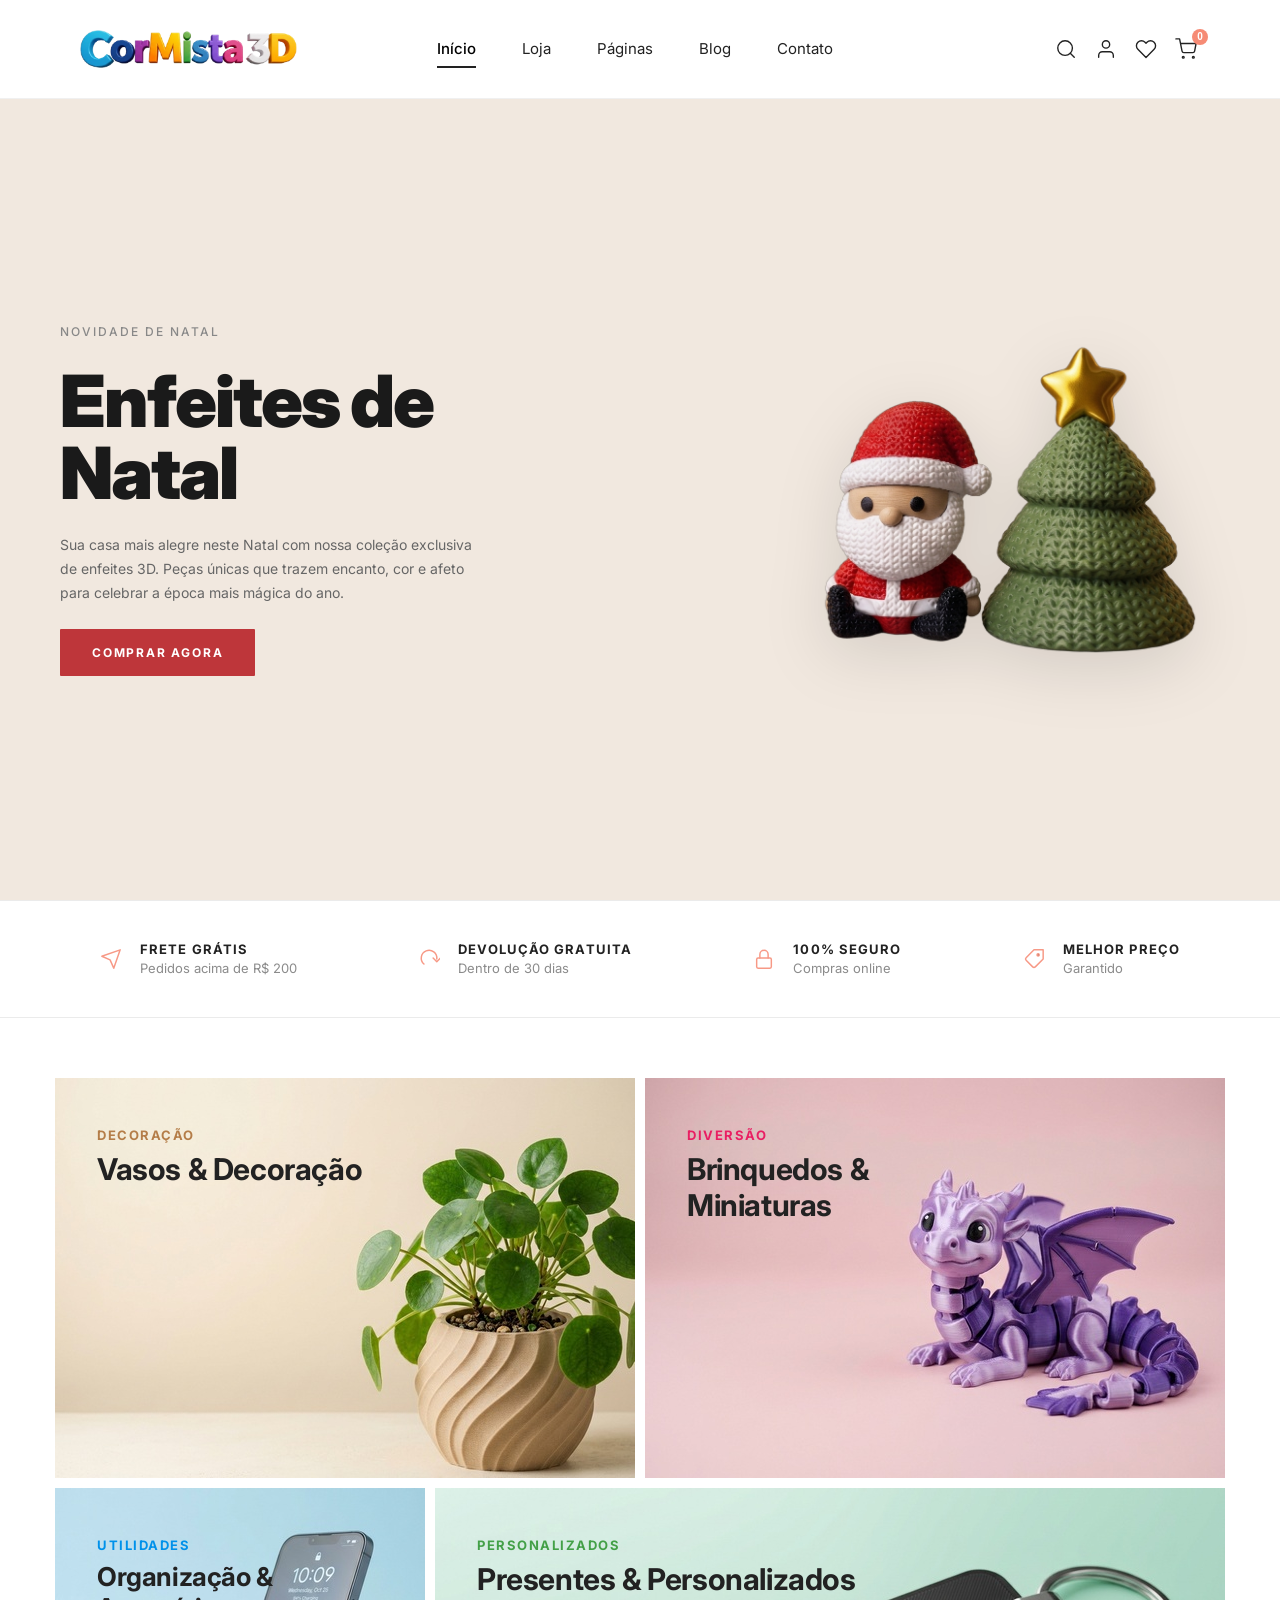
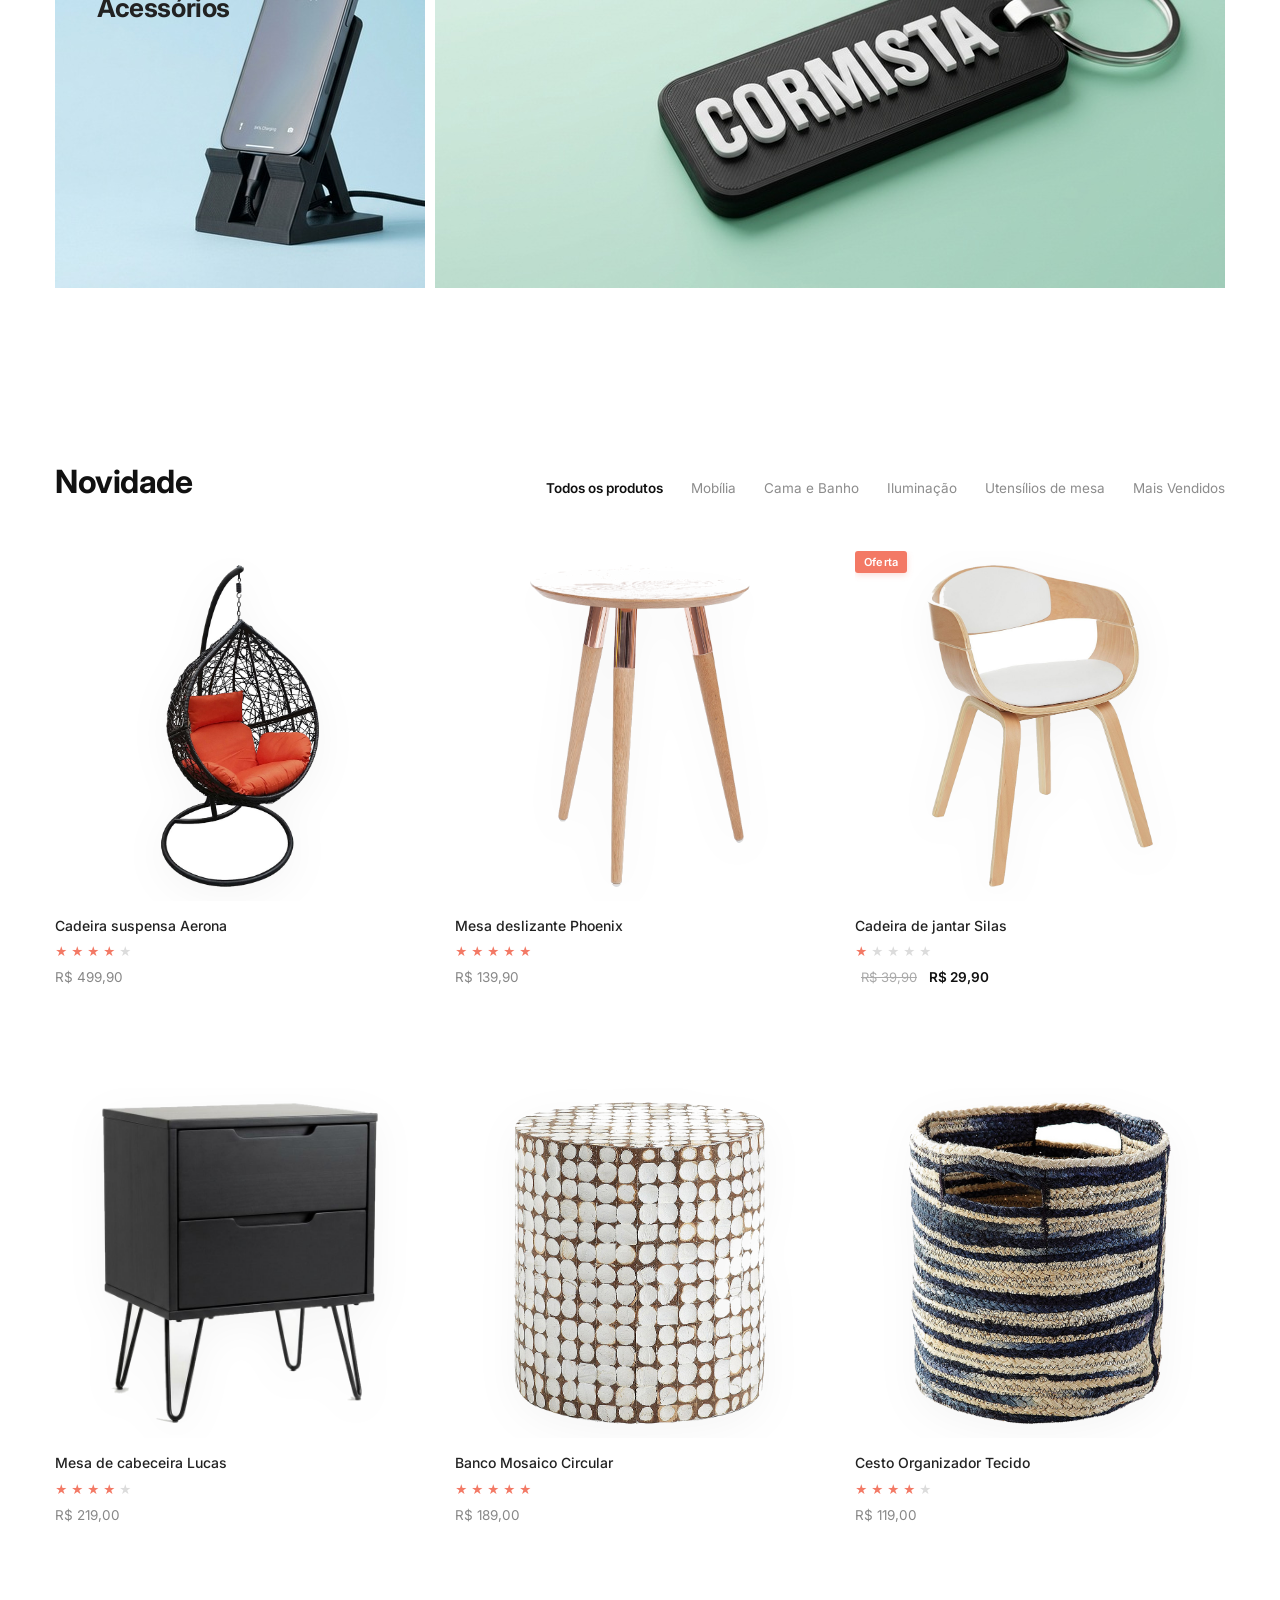
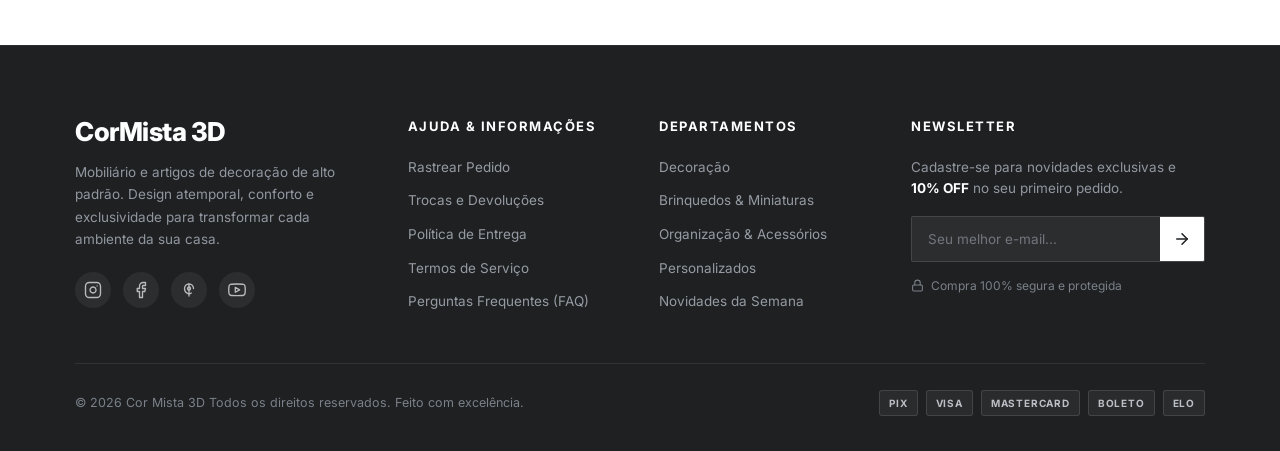
==== index.html @ e15f71ec "feat: initial commit - CorMista 3D e-commerce web app" ====
<!DOCTYPE html>
<html lang="pt-BR" class="notranslate" translate="no">
<head>
  <meta charset="UTF-8" />
  <meta name="viewport" content="width=device-width, initial-scale=1.0" />
  <meta http-equiv="content-language" content="pt-BR" />
  <meta name="google" content="notranslate" />
  <meta name="googlebot" content="notranslate" />
  <meta name="robots" content="notranslate" />
  <title>Cor Mista 3D — Decoração &amp; Móveis de Alto Padrão</title>
  <meta name="description" content="Cor Mista 3D — Descubra coleções exclusivas de móveis, decoração, cozinha e cama &amp; banho. Novos lançamentos toda semana." />
  <link rel="preconnect" href="https://fonts.googleapis.com" />
  <link rel="preconnect" href="https://fonts.gstatic.com" crossorigin />
  <link href="https://fonts.googleapis.com/css2?family=Inter:wght@300;400;500;600;700;800;900&display=swap" rel="stylesheet" />
  <link rel="stylesheet" href="style.css?v=14" />
</head>
<body>

  <!-- ===== CABEÇALHO ===== -->
  <header class="header" id="header">
    <div class="header__logo">
      <a href="index.html" aria-label="CorMista 3D Início">
        <img src="logo_cormista3d.png?v=8" alt="CorMista 3D" class="header__logo-img" />
      </a>
    </div>

    <!-- Menu Desktop -->
    <nav class="header__nav" aria-label="Navegação principal">
      <div class="nav-item">
        <a href="#hero" class="nav-link nav-link--active">Início</a>
      </div>
      <div class="nav-item has-dropdown">
        <a href="#products" class="nav-link">Loja</a>
        <ul class="dropdown-menu">
          <li><a href="#products" class="dropdown-link" data-filter="all">Todos os Produtos</a></li>
          <li><a href="#products" class="dropdown-link" data-filter="furniture">Móveis</a></li>
          <li><a href="#products" class="dropdown-link" data-filter="bed">Cama &amp; Banho</a></li>
          <li><a href="#products" class="dropdown-link" data-filter="lighting">Iluminação</a></li>
          <li><a href="#products" class="dropdown-link" data-filter="tableware">Mesa &amp; Utensílios</a></li>
        </ul>
      </div>
      <div class="nav-item has-dropdown">
        <a href="#categories" class="nav-link">Páginas</a>
        <ul class="dropdown-menu">
          <li><a href="#categories" class="dropdown-link">Categorias</a></li>
          <li><a href="#info-bar" class="dropdown-link">Envios &amp; Devoluções</a></li>
          <li><a href="#hero" class="dropdown-link">Lançamentos</a></li>
        </ul>
      </div>
      <div class="nav-item has-dropdown">
        <a href="#products" class="nav-link">Blog</a>
        <ul class="dropdown-menu">
          <li><a href="#" class="dropdown-link">Tendências de Design 2026</a></li>
          <li><a href="#" class="dropdown-link">Estilo de Vida Minimalista</a></li>
          <li><a href="#" class="dropdown-link">Vitrine de Verão</a></li>
        </ul>
      </div>
      <div class="nav-item">
        <a href="#info-bar" class="nav-link">Contato</a>
      </div>
    </nav>

    <div class="header__icons">
      <!-- Busca -->
      <button class="icon-btn" id="btn-search" aria-label="Buscar produtos">
        <svg width="22" height="22" viewBox="0 0 24 24" fill="none" stroke="currentColor" stroke-width="1.5" stroke-linecap="round" stroke-linejoin="round"><circle cx="11" cy="11" r="8"/><line x1="21" y1="21" x2="16.65" y2="16.65"/></svg>
      </button>
      <!-- Conta -->
      <button class="icon-btn" id="btn-account" aria-label="Minha conta">
        <svg width="22" height="22" viewBox="0 0 24 24" fill="none" stroke="currentColor" stroke-width="1.5" stroke-linecap="round" stroke-linejoin="round"><path d="M20 21v-2a4 4 0 0 0-4-4H8a4 4 0 0 0-4 4v2"/><circle cx="12" cy="7" r="4"/></svg>
      </button>
      <!-- Lista de Desejos -->
      <button class="icon-btn" id="btn-wishlist" aria-label="Lista de desejos">
        <svg width="22" height="22" viewBox="0 0 24 24" fill="none" stroke="currentColor" stroke-width="1.5" stroke-linecap="round" stroke-linejoin="round"><path d="M20.84 4.61a5.5 5.5 0 0 0-7.78 0L12 5.67l-1.06-1.06a5.5 5.5 0 0 0-7.78 7.78l1.06 1.06L12 21.23l7.78-7.78 1.06-1.06a5.5 5.5 0 0 0 0-7.78z"/></svg>
      </button>
      <!-- Carrinho de Compras -->
      <button class="icon-btn icon-btn--cart" id="btn-cart" aria-label="Carrinho de compras">
        <svg width="22" height="22" viewBox="0 0 24 24" fill="none" stroke="currentColor" stroke-width="1.5" stroke-linecap="round" stroke-linejoin="round"><circle cx="9" cy="21" r="1"/><circle cx="20" cy="21" r="1"/><path d="M1 1h4l2.68 13.39a2 2 0 0 0 2 1.61h9.72a2 2 0 0 0 2-1.61L23 6H6"/></svg>
        <span class="cart-badge" id="cart-badge">0</span>
      </button>
      <!-- Menu Hambúrguer Mobile -->
      <button class="icon-btn mobile-menu-btn" id="btn-menu" aria-label="Abrir menu">
        <svg width="20" height="20" viewBox="0 0 24 24" fill="none" stroke="currentColor" stroke-width="1.5" stroke-linecap="round" stroke-linejoin="round"><line x1="3" y1="6" x2="21" y2="6"/><line x1="3" y1="12" x2="21" y2="12"/><line x1="3" y1="18" x2="21" y2="18"/></svg>
      </button>
    </div>
  </header>



  <!-- Modal de Busca -->
  <div class="search-modal" id="search-modal" aria-hidden="true">
    <div class="search-modal__inner">
      <div class="search-modal__bar">
        <svg width="22" height="22" viewBox="0 0 24 24" fill="none" stroke="currentColor" stroke-width="1.6" stroke-linecap="round" stroke-linejoin="round"><circle cx="11" cy="11" r="8"/><line x1="21" y1="21" x2="16.65" y2="16.65"/></svg>
        <input type="text" id="search-input" class="search-modal__input" placeholder="Buscar produtos..." autocomplete="off" />
        <button class="search-modal__close" id="btn-close-search" aria-label="Fechar busca">&times;</button>
      </div>
      <div class="search-modal__results" id="search-results"></div>
    </div>
  </div>
  <div class="search-modal-overlay" id="search-modal-overlay"></div>

  <!-- Painel Lateral do Carrinho -->
  <div class="cart-drawer" id="cart-drawer" aria-hidden="true">
    <div class="cart-drawer__header">
      <h3 class="cart-drawer__title">Carrinho de Compras (<span id="cart-drawer-count">0</span>)</h3>
      <button class="cart-drawer__close" id="btn-close-cart" aria-label="Fechar carrinho">&times;</button>
    </div>
    <div class="cart-drawer__body" id="cart-drawer-body">
      <div class="cart-drawer__empty" id="cart-drawer-empty">
        <svg width="44" height="44" viewBox="0 0 24 24" fill="none" stroke="#ccc" stroke-width="1.3" stroke-linecap="round" stroke-linejoin="round"><circle cx="9" cy="21" r="1"/><circle cx="20" cy="21" r="1"/><path d="M1 1h4l2.68 13.39a2 2 0 0 0 2 1.61h9.72a2 2 0 0 0 2-1.61L23 6H6"/></svg>
        <p>Seu carrinho está vazio.</p>
      </div>
      <div class="cart-drawer__items" id="cart-drawer-items"></div>
    </div>
    <div class="cart-drawer__footer" id="cart-drawer-footer">
      <div class="cart-drawer__subtotal">
        <span>Subtotal:</span>
        <strong id="cart-drawer-subtotal">R$ 0,00</strong>
      </div>
      <button class="cart-drawer__checkout-btn">FINALIZAR COMPRA</button>
    </div>
  </div>
  <div class="cart-drawer-overlay" id="cart-drawer-overlay"></div>

  <!-- Gaveta de Navegação Mobile -->
  <div class="mobile-nav" id="mobile-nav" aria-hidden="true">
    <nav>
      <a href="#hero" class="mobile-nav__link">Início</a>
      <a href="#products" class="mobile-nav__link">Loja</a>
      <a href="#" class="mobile-nav__link">Páginas</a>
      <a href="#" class="mobile-nav__link">Blog</a>
      <a href="#" class="mobile-nav__link">Contato</a>
    </nav>
  </div>
  <div class="mobile-nav-overlay" id="mobile-nav-overlay"></div>

  <main>
    <!-- ===== DESTAQUE PRINCIPAL ===== -->
    <section class="hero" id="hero" aria-label="Destaque principal">
      <div class="hero__circle"></div>

      <div class="hero__content">
        <span class="hero__label">NOVIDADE DE NATAL</span>
        <h1 class="hero__title">Enfeites de<br>Natal</h1>
        <p class="hero__desc">Sua casa mais alegre neste Natal com nossa coleção exclusiva de enfeites 3D. Peças únicas que trazem encanto, cor e afeto para celebrar a época mais mágica do ano.</p>
        <button class="hero__btn" id="btn-hero-buy">COMPRAR AGORA</button>
      </div>

      <div class="hero__image-wrap">
        <img
          src="hero_natal_seamless.png"
          alt="Enfeites de Natal - Papai Noel e Árvore Decorativa"
          class="hero__img"
          loading="eager"
        />
      </div>
    </section>

    <!-- ===== CATEGORIAS ===== -->
    <!-- BARRA DE BENEFÍCIOS (INFO BAR) -->
    <div class="info-bar" id="info-bar">
      <div class="info-bar__inner">
        <div class="info-item">
          <span class="info-item__icon">
            <svg class="info-item__svg" width="22" height="22" viewBox="0 0 24 24" fill="none" stroke="currentColor" stroke-width="1.6" stroke-linecap="round" stroke-linejoin="round">
              <polygon points="22 2 15 22 11 13 2 9 22 2"/>
            </svg>
          </span>
          <div class="info-item__content">
            <strong class="info-item__title">FRETE GRÁTIS</strong>
            <span class="info-item__sub">Pedidos acima de R$ 200</span>
          </div>
        </div>

        <div class="info-item">
          <span class="info-item__icon">
            <svg class="info-item__svg" width="22" height="22" viewBox="0 0 24 24" fill="none" stroke="currentColor" stroke-width="1.6" stroke-linecap="round" stroke-linejoin="round">
              <path d="M6.5 17.5A8.5 8.5 0 1 1 20.5 12"/>
              <polyline points="16.5 11 20.5 15 24.5 11"/>
            </svg>
          </span>
          <div class="info-item__content">
            <strong class="info-item__title">DEVOLUÇÃO GRATUITA</strong>
            <span class="info-item__sub">Dentro de 30 dias</span>
          </div>
        </div>

        <div class="info-item">
          <span class="info-item__icon">
            <svg class="info-item__svg" width="22" height="22" viewBox="0 0 24 24" fill="none" stroke="currentColor" stroke-width="1.6" stroke-linecap="round" stroke-linejoin="round">
              <rect x="4" y="11" width="16" height="11" rx="1.5" ry="1.5"/>
              <path d="M7.5 11V7a4.5 4.5 0 0 1 9 0v4"/>
            </svg>
          </span>
          <div class="info-item__content">
            <strong class="info-item__title">100% SEGURO</strong>
            <span class="info-item__sub">Compras online</span>
          </div>
        </div>

        <div class="info-item">
          <span class="info-item__icon">
            <svg class="info-item__svg" width="22" height="22" viewBox="0 0 24 24" fill="none" stroke="currentColor" stroke-width="1.6" stroke-linecap="round" stroke-linejoin="round">
              <path d="M3.41 13.41l7.17 7.17a2 2 0 0 0 2.83 0L22 12V2h-10L3.41 10.59a2 2 0 0 0 0 2.82z"/>
              <circle cx="16.5" cy="7.5" r="1.2" fill="currentColor"/>
            </svg>
          </span>
          <div class="info-item__content">
            <strong class="info-item__title">MELHOR PREÇO</strong>
            <span class="info-item__sub">Garantido</span>
          </div>
        </div>
      </div>
    </div>

    <section class="categories" id="categories" aria-label="Compre por categoria">

      <!-- Linha 1: Decoração (580x400) e Brinquedos & Miniaturas (580x400) -->
      <div class="categories__row">
        <!-- 1. DECORAÇÃO (580x400) - Linha 1 Esquerda -->
        <div class="category category--living" id="cat-decoracao">
          <img src="category_decoracao.jpg?v=10" alt="Decoração - Vasos &amp; Decoração" class="category__img" loading="lazy" />
          <div class="category__content">
            <span class="category__label" style="color: #b47d48;">DECORAÇÃO</span>
            <h2 class="category__title">Vasos &amp; Decoração</h2>
          </div>
        </div>

        <!-- 2. BRINQUEDOS & MINIATURAS (580x400) - Linha 1 Direita -->
        <div class="category category--decor" id="cat-brinquedos">
          <img src="category_brinquedos.jpg?v=10" alt="Diversão - Brinquedos &amp; Miniaturas" class="category__img" loading="lazy" />
          <div class="category__content">
            <span class="category__label" style="color: #e91e63;">DIVERSÃO</span>
            <h2 class="category__title">Brinquedos &amp; Miniaturas</h2>
          </div>
        </div>
      </div>

      <!-- Linha 2: Organização & Acessórios (370x400) e Presentes & Personalizados (790x400) -->
      <div class="categories__row">
        <!-- 3. ORGANIZAÇÃO & ACESSÓRIOS (370x400) - Linha 2 Esquerda -->
        <div class="category category--kitchen" id="cat-organizacao">
          <img src="category_organizacao.jpg?v=10" alt="Utilidades - Organização &amp; Acessórios" class="category__img" loading="lazy" />
          <div class="category__content">
            <span class="category__label" style="color: #0091ea;">UTILIDADES</span>
            <h2 class="category__title">Organização &amp; Acessórios</h2>
          </div>
        </div>

        <!-- 4. PRESENTES & PERSONALIZADOS (790x400) - Linha 2 Direita -->
        <div class="category category--bed" id="cat-personalizados">
          <img src="category_personalizados.jpg?v=10" alt="Presentes &amp; Personalizados" class="category__img" loading="lazy" />
          <div class="category__content">
            <span class="category__label" style="color: #43a047;">PERSONALIZADOS</span>
            <h2 class="category__title">Presentes &amp; Personalizados</h2>
          </div>
        </div>
      </div>

    </section>

    <!-- ===== PRODUTOS ===== -->
    <section class="products" id="products" aria-label="Novidades e produtos em destaque">

      <div class="products__top">
        <h2 class="products__heading">Novidade</h2>
        <div class="products__filters" role="tablist">
          <button class="filter-tab filter-tab--active" id="tab-all" data-filter="all">Todos os produtos</button>
          <button class="filter-tab" id="tab-furniture" data-filter="furniture">Mobília</button>
          <button class="filter-tab" id="tab-bed" data-filter="bed">Cama e Banho</button>
          <button class="filter-tab" id="tab-lighting" data-filter="lighting">Iluminação</button>
          <button class="filter-tab" id="tab-tableware" data-filter="tableware">Utensílios de mesa</button>
          <button class="filter-tab" id="tab-bestselling" data-filter="bestselling">Mais Vendidos</button>
        </div>
      </div>

      <div class="products__grid" id="products-grid">

        <!-- Produto 1: Cadeira suspensa Aerona -->
        <article class="product-card" id="prod-1" data-category="furniture">
          <div class="product-card__img-wrap">
            <a href="product.html" aria-label="Ver detalhes de Cadeira suspensa Aerona">
              <img src="product_1_aerona.png" alt="Cadeira suspensa Aerona" class="product-card__img" loading="lazy" />
            </a>
          </div>
          <div class="product-card__info">
            <p class="product-card__name"><a href="product.html" style="color: inherit; text-decoration: none;">Cadeira suspensa Aerona</a></p>
            <div class="product-card__stars">
              <span class="star star--filled">&#9733;</span><span class="star star--filled">&#9733;</span><span class="star star--filled">&#9733;</span><span class="star star--filled">&#9733;</span><span class="star star--empty">&#9733;</span>
            </div>
            <p class="product-card__price">R$ 499,90</p>
          </div>
          <div class="product-card__actions">
            <button class="product-card__add" id="add-1">ADICIONAR AO CARRINHO</button>
            <div class="product-card__action-icons">
              <button class="product-card__icon-btn" id="wish-1" aria-label="Lista de desejos">
                <svg width="18" height="18" viewBox="0 0 24 24" fill="none" stroke="currentColor" stroke-width="2" stroke-linecap="round" stroke-linejoin="round"><path d="M20.84 4.61a5.5 5.5 0 0 0-7.78 0L12 5.67l-1.06-1.06a5.5 5.5 0 0 0-7.78 7.78l1.06 1.06L12 21.23l7.78-7.78 1.06-1.06a5.5 5.5 0 0 0 0-7.78z"/></svg>
              </button>
              <button class="product-card__icon-btn" id="share-1" aria-label="Compartilhar">
                <svg width="18" height="18" viewBox="0 0 24 24" fill="none" stroke="currentColor" stroke-width="2" stroke-linecap="round" stroke-linejoin="round"><polyline points="1 4 1 10 7 10"/><path d="M3.51 15a9 9 0 1 0 .49-3.51"/></svg>
              </button>
            </div>
          </div>
        </article>

        <!-- Produto 2: Mesa deslizante Phoenix -->
        <article class="product-card" id="prod-2" data-category="furniture">
          <div class="product-card__img-wrap">
            <img src="product_2_phoenix.png" alt="Mesa deslizante Phoenix" class="product-card__img" loading="lazy" />
          </div>
          <div class="product-card__info">
            <p class="product-card__name">Mesa deslizante Phoenix</p>
            <div class="product-card__stars">
              <span class="star star--filled">&#9733;</span><span class="star star--filled">&#9733;</span><span class="star star--filled">&#9733;</span><span class="star star--filled">&#9733;</span><span class="star star--filled">&#9733;</span>
            </div>
            <p class="product-card__price">R$ 139,90</p>
          </div>
          <div class="product-card__actions">
            <button class="product-card__add" id="add-2">ADICIONAR AO CARRINHO</button>
            <div class="product-card__action-icons">
              <button class="product-card__icon-btn" id="wish-2" aria-label="Lista de desejos"><svg width="18" height="18" viewBox="0 0 24 24" fill="none" stroke="currentColor" stroke-width="2" stroke-linecap="round" stroke-linejoin="round"><path d="M20.84 4.61a5.5 5.5 0 0 0-7.78 0L12 5.67l-1.06-1.06a5.5 5.5 0 0 0-7.78 7.78l1.06 1.06L12 21.23l7.78-7.78 1.06-1.06a5.5 5.5 0 0 0 0-7.78z"/></svg></button>
              <button class="product-card__icon-btn" id="share-2" aria-label="Compartilhar"><svg width="18" height="18" viewBox="0 0 24 24" fill="none" stroke="currentColor" stroke-width="2" stroke-linecap="round" stroke-linejoin="round"><polyline points="1 4 1 10 7 10"/><path d="M3.51 15a9 9 0 1 0 .49-3.51"/></svg></button>
            </div>
          </div>
        </article>

        <!-- Produto 3: Cadeira de jantar Silas (Oferta) -->
        <article class="product-card" id="prod-3" data-category="furniture">
          <div class="product-card__img-wrap">
            <span class="sale-badge">Oferta</span>
            <img src="product_3_silas.png" alt="Cadeira de jantar Silas" class="product-card__img" loading="lazy" />
          </div>
          <div class="product-card__info">
            <p class="product-card__name">Cadeira de jantar Silas</p>
            <div class="product-card__stars">
              <span class="star star--filled">&#9733;</span><span class="star star--empty">&#9733;</span><span class="star star--empty">&#9733;</span><span class="star star--empty">&#9733;</span><span class="star star--empty">&#9733;</span>
            </div>
            <p class="product-card__price"><span class="price-old">R$ 39,90</span> <span class="price-current">R$ 29,90</span></p>
          </div>
          <div class="product-card__actions">
            <button class="product-card__add" id="add-3">ADICIONAR AO CARRINHO</button>
            <div class="product-card__action-icons">
              <button class="product-card__icon-btn" id="wish-3" aria-label="Lista de desejos"><svg width="18" height="18" viewBox="0 0 24 24" fill="none" stroke="currentColor" stroke-width="2" stroke-linecap="round" stroke-linejoin="round"><path d="M20.84 4.61a5.5 5.5 0 0 0-7.78 0L12 5.67l-1.06-1.06a5.5 5.5 0 0 0-7.78 7.78l1.06 1.06L12 21.23l7.78-7.78 1.06-1.06a5.5 5.5 0 0 0 0-7.78z"/></svg></button>
              <button class="product-card__icon-btn" id="share-3" aria-label="Compartilhar"><svg width="18" height="18" viewBox="0 0 24 24" fill="none" stroke="currentColor" stroke-width="2" stroke-linecap="round" stroke-linejoin="round"><polyline points="1 4 1 10 7 10"/><path d="M3.51 15a9 9 0 1 0 .49-3.51"/></svg></button>
            </div>
          </div>
        </article>

        <!-- Produto 4: Mesa de cabeceira Lucas -->
        <article class="product-card" id="prod-4" data-category="bed">
          <div class="product-card__img-wrap">
            <img src="product_4_nightstand.png" alt="Mesa de cabeceira Lucas" class="product-card__img" loading="lazy" />
          </div>
          <div class="product-card__info">
            <p class="product-card__name">Mesa de cabeceira Lucas</p>
            <div class="product-card__stars">
              <span class="star star--filled">&#9733;</span><span class="star star--filled">&#9733;</span><span class="star star--filled">&#9733;</span><span class="star star--filled">&#9733;</span><span class="star star--empty">&#9733;</span>
            </div>
            <p class="product-card__price">R$ 219,00</p>
          </div>
          <div class="product-card__actions">
            <button class="product-card__add" id="add-4">ADICIONAR AO CARRINHO</button>
            <div class="product-card__action-icons">
              <button class="product-card__icon-btn" id="wish-4" aria-label="Lista de desejos"><svg width="18" height="18" viewBox="0 0 24 24" fill="none" stroke="currentColor" stroke-width="2" stroke-linecap="round" stroke-linejoin="round"><path d="M20.84 4.61a5.5 5.5 0 0 0-7.78 0L12 5.67l-1.06-1.06a5.5 5.5 0 0 0-7.78 7.78l1.06 1.06L12 21.23l7.78-7.78 1.06-1.06a5.5 5.5 0 0 0 0-7.78z"/></svg></button>
              <button class="product-card__icon-btn" id="share-4" aria-label="Compartilhar"><svg width="18" height="18" viewBox="0 0 24 24" fill="none" stroke="currentColor" stroke-width="2" stroke-linecap="round" stroke-linejoin="round"><polyline points="1 4 1 10 7 10"/><path d="M3.51 15a9 9 0 1 0 .49-3.51"/></svg></button>
            </div>
          </div>
        </article>

        <!-- Produto 5: Banco Mosaico Circular -->
        <article class="product-card" id="prod-5" data-category="furniture">
          <div class="product-card__img-wrap">
            <img src="product_5_stool.png" alt="Banco Mosaico Circular" class="product-card__img" loading="lazy" />
          </div>
          <div class="product-card__info">
            <p class="product-card__name">Banco Mosaico Circular</p>
            <div class="product-card__stars">
              <span class="star star--filled">&#9733;</span><span class="star star--filled">&#9733;</span><span class="star star--filled">&#9733;</span><span class="star star--filled">&#9733;</span><span class="star star--filled">&#9733;</span>
            </div>
            <p class="product-card__price">R$ 189,00</p>
          </div>
          <div class="product-card__actions">
            <button class="product-card__add" id="add-5">ADICIONAR AO CARRINHO</button>
            <div class="product-card__action-icons">
              <button class="product-card__icon-btn" id="wish-5" aria-label="Lista de desejos"><svg width="18" height="18" viewBox="0 0 24 24" fill="none" stroke="currentColor" stroke-width="2" stroke-linecap="round" stroke-linejoin="round"><path d="M20.84 4.61a5.5 5.5 0 0 0-7.78 0L12 5.67l-1.06-1.06a5.5 5.5 0 0 0-7.78 7.78l1.06 1.06L12 21.23l7.78-7.78 1.06-1.06a5.5 5.5 0 0 0 0-7.78z"/></svg></button>
              <button class="product-card__icon-btn" id="share-5" aria-label="Compartilhar"><svg width="18" height="18" viewBox="0 0 24 24" fill="none" stroke="currentColor" stroke-width="2" stroke-linecap="round" stroke-linejoin="round"><polyline points="1 4 1 10 7 10"/><path d="M3.51 15a9 9 0 1 0 .49-3.51"/></svg></button>
            </div>
          </div>
        </article>

        <!-- Produto 6: Cesto Organizador Tecido -->
        <article class="product-card" id="prod-6" data-category="bed">
          <div class="product-card__img-wrap">
            <img src="product_6_basket.png" alt="Cesto Organizador Tecido" class="product-card__img" loading="lazy" />
          </div>
          <div class="product-card__info">
            <p class="product-card__name">Cesto Organizador Tecido</p>
            <div class="product-card__stars">
              <span class="star star--filled">&#9733;</span><span class="star star--filled">&#9733;</span><span class="star star--filled">&#9733;</span><span class="star star--filled">&#9733;</span><span class="star star--empty">&#9733;</span>
            </div>
            <p class="product-card__price">R$ 119,00</p>
          </div>
          <div class="product-card__actions">
            <button class="product-card__add" id="add-6">ADICIONAR AO CARRINHO</button>
            <div class="product-card__action-icons">
              <button class="product-card__icon-btn" id="wish-6" aria-label="Lista de desejos"><svg width="18" height="18" viewBox="0 0 24 24" fill="none" stroke="currentColor" stroke-width="2" stroke-linecap="round" stroke-linejoin="round"><path d="M20.84 4.61a5.5 5.5 0 0 0-7.78 0L12 5.67l-1.06-1.06a5.5 5.5 0 0 0-7.78 7.78l1.06 1.06L12 21.23l7.78-7.78 1.06-1.06a5.5 5.5 0 0 0 0-7.78z"/></svg></button>
              <button class="product-card__icon-btn" id="share-6" aria-label="Compartilhar"><svg width="18" height="18" viewBox="0 0 24 24" fill="none" stroke="currentColor" stroke-width="2" stroke-linecap="round" stroke-linejoin="round"><polyline points="1 4 1 10 7 10"/><path d="M3.51 15a9 9 0 1 0 .49-3.51"/></svg></button>
            </div>
          </div>
        </article>

      </div>
    </section>
  </main>

  <!-- ===== RODAPÉ (FOOTER CINZA ESCURO) ===== -->
  <footer class="footer" id="footer">
    <div class="footer__inner">
      <div class="footer__grid">
        <!-- Coluna 1: Sobre a Marca -->
        <div class="footer__col">
          <div class="footer__logo">
            <a href="index.html">CorMista 3D</a>
          </div>
          <p class="footer__brand-desc">Mobiliário e artigos de decoração de alto padrão. Design atemporal, conforto e exclusividade para transformar cada ambiente da sua casa.</p>
          <div class="footer__socials">
            <a href="#" class="footer__social-link" aria-label="Instagram">
              <svg width="18" height="18" viewBox="0 0 24 24" fill="none" stroke="currentColor" stroke-width="1.8" stroke-linecap="round" stroke-linejoin="round"><rect x="2" y="2" width="20" height="20" rx="5" ry="5"/><path d="M16 11.37A4 4 0 1 1 12.63 8 4 4 0 0 1 16 11.37z"/><line x1="17.5" y1="6.5" x2="17.51" y2="6.5"/></svg>
            </a>
            <a href="#" class="footer__social-link" aria-label="Facebook">
              <svg width="18" height="18" viewBox="0 0 24 24" fill="none" stroke="currentColor" stroke-width="1.8" stroke-linecap="round" stroke-linejoin="round"><path d="M18 2h-3a5 5 0 0 0-5 5v3H7v4h3v8h4v-8h3l1-4h-4V7a1 1 0 0 1 1-1h3z"/></svg>
            </a>
            <a href="#" class="footer__social-link" aria-label="Pinterest">
              <svg width="18" height="18" viewBox="0 0 24 24" fill="none" stroke="currentColor" stroke-width="1.8" stroke-linecap="round" stroke-linejoin="round"><line x1="12" y1="4" x2="12" y2="20"/><path d="M18 10a6 6 0 0 0-12 0c0 4 3 7 6 7 2 0 3-1 3-1"/><circle cx="12" cy="10" r="2"/></svg>
            </a>
            <a href="#" class="footer__social-link" aria-label="YouTube">
              <svg width="18" height="18" viewBox="0 0 24 24" fill="none" stroke="currentColor" stroke-width="1.8" stroke-linecap="round" stroke-linejoin="round"><path d="M22.54 6.42a2.78 2.78 0 0 0-1.94-2C18.88 4 12 4 12 4s-6.88 0-8.6.46a2.78 2.78 0 0 0-1.94 2A29 29 0 0 0 1 11.75a29 29 0 0 0 .46 5.33A2.78 2.78 0 0 0 3.4 19c1.72.46 8.6.46 8.6.46s6.88 0 8.6-.46a2.78 2.78 0 0 0 1.94-2 29 29 0 0 0 .46-5.25 29 29 0 0 0-.46-5.33z"/><polygon points="9.75 15.02 15.5 11.75 9.75 8.48 9.75 15.02"/></svg>
            </a>
          </div>
        </div>

        <!-- Coluna 2: Ajuda & Suporte -->
        <div class="footer__col">
          <h4 class="footer__title">Ajuda &amp; Informações</h4>
          <ul class="footer__links">
            <li><a href="#" class="footer__link">Rastrear Pedido</a></li>
            <li><a href="#" class="footer__link">Trocas e Devoluções</a></li>
            <li><a href="#" class="footer__link">Política de Entrega</a></li>
            <li><a href="#" class="footer__link">Termos de Serviço</a></li>
            <li><a href="#" class="footer__link">Perguntas Frequentes (FAQ)</a></li>
          </ul>
        </div>

        <!-- Coluna 3: Departamentos -->
        <div class="footer__col">
          <h4 class="footer__title">Departamentos</h4>
          <ul class="footer__links">
            <li><a href="#cat-decoracao" class="footer__link">Decoração</a></li>
            <li><a href="#cat-brinquedos" class="footer__link">Brinquedos &amp; Miniaturas</a></li>
            <li><a href="#cat-organizacao" class="footer__link">Organização &amp; Acessórios</a></li>
            <li><a href="#cat-personalizados" class="footer__link">Personalizados</a></li>
            <li><a href="#products" class="footer__link">Novidades da Semana</a></li>
          </ul>
        </div>

        <!-- Coluna 4: Newsletter -->
        <div class="footer__col">
          <h4 class="footer__title">Newsletter</h4>
          <p class="footer__text">Cadastre-se para novidades exclusivas e <strong>10% OFF</strong> no seu primeiro pedido.</p>
          <form class="footer__form" id="newsletter-form" onsubmit="event.preventDefault(); alert('Obrigado por se inscrever na Cor Mista 3D!');">
            <div class="footer__input-wrap">
              <input type="email" class="footer__input" placeholder="Seu melhor e-mail..." required />
              <button type="submit" class="footer__submit-btn" aria-label="Inscrever-se">
                <svg width="18" height="18" viewBox="0 0 24 24" fill="none" stroke="currentColor" stroke-width="2" stroke-linecap="round" stroke-linejoin="round"><line x1="5" y1="12" x2="19" y2="12"/><polyline points="12 5 19 12 12 19"/></svg>
              </button>
            </div>
          </form>
          <span class="footer__secure-note">
            <svg width="13" height="13" viewBox="0 0 24 24" fill="none" stroke="currentColor" stroke-width="2" stroke-linecap="round" stroke-linejoin="round"><rect x="3" y="11" width="18" height="11" rx="2" ry="2"/><path d="M7 11V7a5 5 0 0 1 10 0v4"/></svg>
            Compra 100% segura e protegida
          </span>
        </div>
      </div>

      <!-- Barra Inferior -->
      <div class="footer__bottom">
        <p class="footer__copy">&copy; 2026 Cor Mista 3D Todos os direitos reservados. Feito com excelência.</p>
        <div class="footer__payments">
          <span class="payment-badge">PIX</span>
          <span class="payment-badge">VISA</span>
          <span class="payment-badge">MASTERCARD</span>
          <span class="payment-badge">BOLETO</span>
          <span class="payment-badge">ELO</span>
        </div>
      </div>
    </div>
  </footer>

  <!-- Voltar ao Topo -->
  <button class="back-to-top" id="back-to-top" aria-label="Voltar ao topo">
    <svg width="16" height="16" viewBox="0 0 24 24" fill="none" stroke="currentColor" stroke-width="2.5" stroke-linecap="round" stroke-linejoin="round"><polyline points="18 15 12 9 6 15"/></svg>
  </button>

  <script src="app.js?v=12"></script>
</body>
</html>
---- style.css ----
/* =========================================
   SUPRO. — RESPONSIVE SHOP APP
   Pixel-accurate match to reference site
   ========================================= */

*, *::before, *::after { box-sizing: border-box; margin: 0; padding: 0; }

:root {
  --red:           #BE363A;
  --red-dark:      #9e2b2e;
  --text:          #1a1a1a;
  --muted:         #666;
  --muted-light:   #999;
  --price:         #BE363A;
  --label-living:  #f68872;
  --label-decor:   #86c178;
  --label-kitchen: #f18cb9;
  --label-bed:     #87bbd6;
  --bg-living:     #F5EDE5;
  --bg-decor:      #EEEEF0;
  --bg-kitchen:    #FAF0F3;
  --bg-bed:        #EDF2FA;
  --bg-hero:       #F1E8DF;
  --star-on:       #1a1a1a;
  --star-off:      #ddd;
  --font:          'Inter', -apple-system, BlinkMacSystemFont, sans-serif;
  --ease:          0.22s ease;
}

html { scroll-behavior: smooth; }

body {
  font-family: var(--font);
  background: #fff;
  color: var(--text);
  overflow-x: hidden;
  font-size: 14px;
  line-height: 1.5;
}

/* =========================================
   HEADER
   ========================================= */
.header {
  position: sticky;
  top: 0;
  z-index: 200;
  display: flex;
  align-items: center;
  height: 54px;
  padding: 0 20px;
  background: #fff;
  border-bottom: 1px solid rgba(0,0,0,0.06);
  transition: box-shadow 0.25s ease;
}
.header.scrolled { box-shadow: 0 1px 12px rgba(0,0,0,0.06); }



/* Logo */
.header__logo {
  display: flex;
  align-items: center;
  flex-shrink: 0;
  cursor: pointer;
  line-height: 1;
}
.header__logo a {
  display: inline-flex;
  align-items: center;
  text-decoration: none;
}
.header__logo-img {
  height: 23px;
  width: auto;
  max-width: 135px;
  display: block;
  object-fit: contain;
  transition: transform 0.22s ease, filter 0.22s ease, height 0.22s ease;
}
.header__logo:hover .header__logo-img {
  transform: translateY(-1px) scale(1.02);
  filter: drop-shadow(0 3px 10px rgba(0,0,0,0.12));
}

/* Desktop Nav — hidden on mobile */
.header__nav {
  display: none;
  align-items: center;
  gap: 26px;
}
.nav-item {
  position: relative;
  display: flex;
  align-items: center;
}
.nav-link {
  font-size: 13px;
  font-weight: 400;
  color: #222;
  text-decoration: none;
  letter-spacing: 0;
  padding: 8px 0;
  position: relative;
  display: inline-block;
  transition: color 0.25s ease;
}

/* Supro Directional Underline Animation */
.nav-link::after {
  content: '';
  position: absolute;
  bottom: 0px;
  right: 0;
  height: 2px;
  width: 0;
  background-color: #222;
  transition: width 0.35s cubic-bezier(0.25, 0.1, 0.25, 1), left 0.35s ease;
}

/* Hover no link ou ao passar o mouse sobre o nav-item com dropdown */
.nav-link:hover::after,
.nav-item:hover > .nav-link::after {
  width: 100%;
  left: 0;
  right: auto;
}
.nav-link:hover,
.nav-item:hover > .nav-link {
  color: #000;
}

/* Aba ativa fixa (quando o mouse está fora do menu) */
.nav-link.nav-link--active::after {
  width: 100%;
  left: 0;
  right: auto;
}
.nav-link.nav-link--active {
  color: #000;
  font-weight: 500;
}

/* Efeito dinâmico: quando o mouse passa por cima de qualquer item do menu,
   a linha sai da aba ativa anterior e segue o mouse para o item onde está passando.
   Quando o mouse sai do menu, a linha volta para a aba que estiver aberta (ativa). */
.header__nav:hover .nav-item:not(:hover) .nav-link.nav-link--active::after {
  width: 0;
  left: auto;
  right: 0;
}
.header__nav:hover .nav-item:not(:hover) .nav-link.nav-link--active {
  color: #222;
  font-weight: 400;
}

/* Dropdown Menus (Supro Style) */
.has-dropdown {
  position: relative;
}
.dropdown-menu {
  position: absolute;
  top: calc(100% + 2px);
  left: 0;
  min-width: 200px;
  background: #fff;
  padding: 12px 0;
  list-style: none;
  border-radius: 2px;
  border: 1px solid rgba(0, 0, 0, 0.08);
  box-shadow: 0 12px 30px rgba(0, 0, 0, 0.08);
  opacity: 0;
  visibility: hidden;
  transform: translateY(12px);
  transition: opacity 0.25s ease, transform 0.25s ease, visibility 0.25s;
  pointer-events: none;
  z-index: 1000;
}
.dropdown-menu::before {
  content: '';
  position: absolute;
  top: -16px;
  left: 0;
  right: 0;
  height: 16px;
}
.has-dropdown:hover .dropdown-menu {
  opacity: 1;
  visibility: visible;
  transform: translateY(0);
  pointer-events: auto;
}
.dropdown-link {
  display: block;
  padding: 8px 22px;
  font-size: 13.5px;
  font-weight: 400;
  color: #444;
  text-decoration: none;
  transition: color 0.2s ease, padding-left 0.2s ease;
}
.dropdown-link:hover {
  color: #000;
  padding-left: 26px;
  background: #fafafa;
}

/* Icon area */
.header__icons {
  display: flex;
  align-items: center;
  gap: 10px;
  margin-left: auto;
}

.icon-btn {
  display: inline-flex;
  align-items: center;
  justify-content: center;
  width: 24px;
  height: 24px;
  background: none;
  border: none;
  cursor: pointer;
  color: #222;
  padding: 0;
  border-radius: 4px;
  transition: color var(--ease), opacity var(--ease), transform 0.2s ease;
  position: relative;
}
.icon-btn:hover { color: #000; transform: translateY(-2px); }
.icon-btn:active { transform: scale(0.9); }

/* Cart badge — circular coral/salmon badge */
.icon-btn--cart {
  position: relative;
}
.cart-badge {
  position: absolute;
  top: -5px;
  right: -7px;
  background: #f68b75;
  color: #fff;
  font-size: 8.5px;
  font-weight: 700;
  width: 14px;
  height: 14px;
  border-radius: 50%;
  display: flex;
  align-items: center;
  justify-content: center;
  pointer-events: none;
  transition: transform 0.18s ease;
  line-height: 1;
}

.mobile-menu-btn { display: flex; }

/* =========================================
   MOBILE NAV DRAWER
   ========================================= */
.mobile-nav {
  position: fixed;
  top: 0; left: -100%;
  width: 280px; height: 100vh;
  background: #fff;
  z-index: 300;
  padding: 80px 32px 40px;
  transition: left 0.3s ease;
  box-shadow: 4px 0 30px rgba(0,0,0,0.1);
}
.mobile-nav.open { left: 0; }

.mobile-nav__link {
  display: block; font-size: 16px; font-weight: 500;
  color: var(--text); text-decoration: none;
  padding: 14px 0;
  border-bottom: 1px solid rgba(0,0,0,0.06);
  transition: color var(--ease), padding-left var(--ease);
}
.mobile-nav__link:hover { color: var(--red); padding-left: 6px; }

.mobile-nav-overlay {
  position: fixed; inset: 0;
  background: rgba(0,0,0,0.4);
  z-index: 250;
  opacity: 0; pointer-events: none;
  transition: opacity 0.3s ease;
}
.mobile-nav-overlay.open { opacity: 1; pointer-events: auto; }

/* =========================================
   SEARCH MODAL (SUPRO STYLE)
   ========================================= */
.search-modal {
  position: fixed;
  top: 0;
  left: 0;
  right: 0;
  background: #fff;
  z-index: 2000;
  padding: 32px 40px;
  box-shadow: 0 10px 40px rgba(0,0,0,0.1);
  transform: translateY(-100%);
  opacity: 0;
  visibility: hidden;
  transition: transform 0.35s cubic-bezier(0.16, 1, 0.3, 1), opacity 0.3s ease, visibility 0.3s;
}
.search-modal.open {
  transform: translateY(0);
  opacity: 1;
  visibility: visible;
}
.search-modal__inner {
  max-width: 860px;
  margin: 0 auto;
}
.search-modal__bar {
  display: flex;
  align-items: center;
  gap: 16px;
  border-bottom: 2px solid #111;
  padding-bottom: 12px;
}
.search-modal__input {
  flex: 1;
  border: none;
  outline: none;
  font-family: var(--font);
  font-size: 20px;
  font-weight: 500;
  color: #111;
  background: transparent;
}
.search-modal__close {
  background: none;
  border: none;
  font-size: 32px;
  line-height: 1;
  color: #888;
  cursor: pointer;
  transition: color 0.2s ease;
  padding: 0 8px;
}
.search-modal__close:hover { color: #111; }
.search-modal__results {
  max-height: 380px;
  overflow-y: auto;
  margin-top: 20px;
  display: grid;
  grid-template-columns: repeat(auto-fill, minmax(240px, 1fr));
  gap: 16px;
}
.search-result-item {
  display: flex;
  align-items: center;
  gap: 14px;
  padding: 10px;
  border-radius: 4px;
  cursor: pointer;
  transition: background 0.2s ease;
  text-decoration: none;
  color: inherit;
}
.search-result-item:hover {
  background: #f8f8f8;
}
.search-result-item img {
  width: 50px;
  height: 50px;
  object-fit: contain;
  background: #f4f4f4;
  border-radius: 2px;
}
.search-result-item__name {
  font-size: 13.5px;
  font-weight: 500;
  color: #111;
  line-height: 1.3;
}
.search-result-item__price {
  font-size: 13px;
  font-weight: 600;
  color: var(--price);
  margin-top: 2px;
}
.search-modal-overlay {
  position: fixed;
  inset: 0;
  background: rgba(0,0,0,0.45);
  backdrop-filter: blur(3px);
  z-index: 1990;
  opacity: 0;
  pointer-events: none;
  transition: opacity 0.3s ease;
}
.search-modal-overlay.open {
  opacity: 1;
  pointer-events: auto;
}

/* =========================================
   CART DRAWER (SUPRO STYLE)
   ========================================= */
.cart-drawer {
  position: fixed;
  top: 0;
  right: -420px;
  width: 380px;
  max-width: 90vw;
  height: 100vh;
  background: #fff;
  z-index: 2100;
  display: flex;
  flex-direction: column;
  box-shadow: -4px 0 30px rgba(0,0,0,0.12);
  transition: right 0.35s cubic-bezier(0.16, 1, 0.3, 1);
}
.cart-drawer.open {
  right: 0;
}
.cart-drawer__header {
  padding: 24px 28px;
  display: flex;
  align-items: center;
  justify-content: space-between;
  border-bottom: 1px solid #f0f0f0;
}
.cart-drawer__title {
  font-size: 16px;
  font-weight: 700;
  color: #111;
  letter-spacing: -0.2px;
}
.cart-drawer__close {
  background: none;
  border: none;
  font-size: 28px;
  line-height: 1;
  color: #999;
  cursor: pointer;
  transition: color 0.2s ease;
}
.cart-drawer__close:hover { color: #111; }
.cart-drawer__body {
  flex: 1;
  overflow-y: auto;
  padding: 24px 28px;
}
.cart-drawer__empty {
  display: flex;
  flex-direction: column;
  align-items: center;
  justify-content: center;
  height: 100%;
  color: #999;
  gap: 12px;
  font-size: 14px;
}
.cart-drawer__items {
  display: flex;
  flex-direction: column;
  gap: 16px;
}
.cart-item {
  display: flex;
  align-items: center;
  gap: 14px;
  padding-bottom: 16px;
  border-bottom: 1px solid #f5f5f5;
}
.cart-item img {
  width: 60px;
  height: 60px;
  object-fit: contain;
  background: #f7f7f7;
  border-radius: 2px;
}
.cart-item__info {
  flex: 1;
  display: flex;
  flex-direction: column;
  gap: 4px;
}
.cart-item__name {
  font-size: 13.5px;
  font-weight: 600;
  color: #111;
  line-height: 1.3;
}
.cart-item__price {
  font-size: 13px;
  color: #666;
}
.cart-item__remove {
  background: none;
  border: none;
  color: #aaa;
  cursor: pointer;
  font-size: 18px;
  line-height: 1;
  padding: 4px;
  transition: color 0.2s ease;
}
.cart-item__remove:hover { color: var(--red); }
.cart-drawer__footer {
  padding: 24px 28px;
  border-top: 1px solid #f0f0f0;
  background: #fafafa;
  display: flex;
  flex-direction: column;
  gap: 16px;
}
.cart-drawer__subtotal {
  display: flex;
  align-items: center;
  justify-content: space-between;
  font-size: 15px;
  color: #444;
}
.cart-drawer__subtotal strong {
  color: #111;
  font-size: 17px;
}
.cart-drawer__checkout-btn {
  width: 100%;
  padding: 14px;
  background: #111;
  color: #fff;
  border: none;
  font-family: var(--font);
  font-size: 12px;
  font-weight: 700;
  letter-spacing: 1.5px;
  text-transform: uppercase;
  cursor: pointer;
  transition: background 0.2s ease, transform 0.15s ease;
}
.cart-drawer__checkout-btn:hover {
  background: var(--red);
  transform: translateY(-1px);
}
.cart-drawer-overlay {
  position: fixed;
  inset: 0;
  background: rgba(0,0,0,0.4);
  z-index: 2090;
  opacity: 0;
  pointer-events: none;
  transition: opacity 0.3s ease;
}
.cart-drawer-overlay.open {
  opacity: 1;
  pointer-events: auto;
}

/* =========================================
   HERO — MOBILE FIRST
   ========================================= */
.hero {
  position: relative;
  background: var(--bg-hero);
  overflow: hidden;
  display: flex;
  align-items: center;
  height: calc(100vh - 54px);
  min-height: 480px;
  padding: 48px 24px 32px;
}


.hero__circle {
  display: none;
}

.hero__content {
  position: relative; z-index: 2;
  display: flex; flex-direction: column; gap: 16px;
  max-width: 55%;
}

.hero__label {
  font-size: 11px; font-weight: 500;
  letter-spacing: 1.8px; color: #888;
  text-transform: uppercase;
}

.hero__title {
  font-size: 40px; font-weight: 900;
  line-height: 1.0; letter-spacing: -1.5px;
  color: var(--text);
}

.hero__desc {
  display: none;
  font-size: 14px; line-height: 1.7;
  color: #666;
  max-width: 400px;
}

.hero__btn {
  display: inline-block;
  background: var(--red); color: #fff;
  border: none; font-family: var(--font);
  font-size: 12px; font-weight: 700;
  letter-spacing: 1.5px; text-transform: uppercase;
  padding: 14px 28px; cursor: pointer; border-radius: 1px;
  width: fit-content;
  transition: background var(--ease), transform var(--ease), box-shadow var(--ease);
}
.hero__btn:hover {
  background: var(--red-dark);
  box-shadow: 0 6px 20px rgba(200,57,43,0.3);
  transform: translateY(-2px);
}
.hero__btn:active { transform: translateY(0); box-shadow: none; }

.hero__image-wrap {
  position: absolute;
  right: 25px;
  bottom: 0;
  top: 0;
  width: 48%;
  max-width: 290px;
  height: 100%;
  display: flex;
  align-items: center;
  justify-content: center;
  z-index: 1;
}
.hero__img {
  width: auto;
  height: auto;
  max-width: 250px;
  max-height: 220px;
  object-fit: contain;
  filter: drop-shadow(0 14px 28px rgba(0,0,0,0.10));
  animation: heroFloat 4s ease-in-out infinite;
  mix-blend-mode: normal;
}
@keyframes heroFloat {
  0%, 100% { transform: translateY(0); }
  50%       { transform: translateY(-10px); }
}

/* =========================================
   INFO BAR (Service Highlights — Supro Style)
   ========================================= */
.info-bar {
  display: block;
  background: #ffffff;
  border-top: 1px solid #ebebeb;
  border-bottom: 1px solid #ebebeb;
  width: 100%;
}
.info-bar__inner {
  display: grid;
  grid-template-columns: repeat(2, 1fr);
  gap: 26px 18px;
  padding: 28px 24px;
  max-width: 1440px;
  margin: 0 auto;
}
.info-item {
  display: flex;
  align-items: center;
  gap: 16px;
}
.info-item__icon {
  display: inline-flex;
  align-items: center;
  justify-content: center;
  flex-shrink: 0;
}
.info-item__svg {
  width: 22px;
  height: 22px;
  stroke: #f79986;
  fill: none;
  stroke-width: 1.6;
  stroke-linecap: round;
  stroke-linejoin: round;
  transition: transform 0.25s ease;
}
.info-item:hover .info-item__svg {
  transform: translateY(-2px);
}
.info-item__content {
  display: flex;
  flex-direction: column;
  gap: 3px;
}
.info-item__title {
  font-size: 13px;
  font-weight: 700;
  letter-spacing: 1.1px;
  text-transform: uppercase;
  color: #222222;
  line-height: 1.25;
}
.info-item__sub {
  font-size: 13px;
  font-weight: 400;
  color: #8b8b8b;
  text-transform: none;
  letter-spacing: 0;
  line-height: 1.25;
}

/* =========================================
   CATEGORIES — MOBILE (stacked)
   ========================================= */
.categories {
  display: flex;
  flex-direction: column;
  gap: 10px;
  width: 100%;
  padding: 24px 16px;
  box-sizing: border-box;
}

.categories__row {
  display: flex;
  flex-direction: column;
  gap: 10px;
  width: 100%;
}

.category {
  position: relative;
  min-height: 320px;
  height: 320px;
  overflow: hidden;
  cursor: pointer;
  box-sizing: border-box;
  display: block;
  background: #f7f7f7;
  width: 100%;
}

.category__img {
  position: absolute;
  top: 0;
  left: 0;
  width: 100%;
  height: 100%;
  object-fit: cover;
  object-position: center bottom;
  transition: transform 0.6s cubic-bezier(0.16, 1, 0.3, 1);
  z-index: 1;
}
.category:hover .category__img {
  transform: scale(1.05);
}

.category__content {
  position: absolute;
  top: 36px;
  left: 32px;
  text-align: left;
  z-index: 2;
  pointer-events: none;
  display: flex;
  flex-direction: column;
  align-items: flex-start;
  gap: 6px;
  max-width: 58%;
}

.category__label {
  font-size: 13px;
  font-weight: 700;
  letter-spacing: 1.5px;
  text-transform: uppercase;
}
.category__label--living  { color: var(--label-living); }
.category__label--decor   { color: var(--label-decor); }
.category__label--kitchen { color: var(--label-kitchen); }
.category__label--bed     { color: var(--label-bed); }

.category__title {
  font-size: 26px;
  font-weight: 700;
  letter-spacing: -0.4px;
  line-height: 1.2;
  color: #222222;
}

@media (min-width: 768px) {
  .category__content {
    top: 42px;
    left: 42px;
    max-width: 52%;
  }
  .category--kitchen .category__content {
    max-width: 65%;
  }
  .category__title {
    font-size: 28px;
  }
}

/* =========================================
   PRODUCTS — MOBILE (single column)
   ========================================= */
.products {
  background: #fff;
  padding-bottom: 80px;
}

/* =========================================
   PRODUCTS SECTION (NOVIDADE)
   ========================================= */
.products {
  background: #fff;
  padding: 40px 0 80px;
}

.products__top {
  display: flex;
  flex-direction: column;
  gap: 16px;
  max-width: 1170px;
  margin: 0 auto;
  padding: 0 20px 30px;
  box-sizing: border-box;
}

.products__heading {
  font-size: 28px;
  font-weight: 700;
  letter-spacing: -0.5px;
  color: #111;
  margin: 0;
}

.products__filters {
  display: flex;
  align-items: center;
  gap: 12px 24px;
  flex-wrap: wrap;
}

.filter-tab {
  background: none;
  border: none;
  font-family: var(--font);
  font-size: 13.5px;
  font-weight: 400;
  color: #8c8c8c;
  cursor: pointer;
  padding: 4px 0;
  white-space: nowrap;
  transition: color 0.2s ease;
  outline: none;
}
.filter-tab:hover {
  color: #111;
}
.filter-tab--active {
  color: #111;
  font-weight: 600;
}

/* Product grid */
.products__grid {
  display: grid;
  grid-template-columns: 1fr;
  gap: 40px;
  max-width: 1170px;
  margin: 0 auto;
  padding: 0 20px;
  box-sizing: border-box;
  border: none;
}

/* Product card */
.product-card {
  display: flex;
  flex-direction: column;
  background: transparent;
  padding: 0;
  border: none;
  cursor: pointer;
  position: relative;
  transition: opacity 0.3s ease, transform 0.3s ease;
}
.product-card.visible { opacity: 1; transform: translateY(0); }
.product-card.hidden { display: none; }
.product-card:hover { background: transparent; }

.product-card__img-wrap {
  position: relative;
  width: 100%;
  height: 300px;
  display: flex;
  align-items: center;
  justify-content: center;
  background: transparent;
  overflow: hidden;
  margin-bottom: 16px;
}

.product-card__img-wrap a {
  display: flex;
  align-items: center;
  justify-content: center;
  width: 100%;
  height: 100%;
  text-decoration: none;
}

.product-card__img {
  width: 100%;
  height: 100%;
  max-width: 100%;
  max-height: 100%;
  object-fit: contain;
  padding: 10px;
  filter: drop-shadow(0 10px 20px rgba(0,0,0,0.04));
  transition: transform 0.4s cubic-bezier(0.16, 1, 0.3, 1);
}
.product-card:hover .product-card__img {
  transform: scale(1.04);
}

/* Sale badge - Coral pill matching Supro reference */
.sale-badge {
  position: absolute;
  top: 0;
  left: 0;
  background: #f37965;
  color: #fff;
  font-size: 11px;
  font-weight: 600;
  padding: 3px 9px;
  border-radius: 3px;
  letter-spacing: 0.2px;
  text-transform: capitalize;
  z-index: 2;
  box-shadow: 0 2px 6px rgba(243, 121, 101, 0.25);
}

/* Product info */
.product-card__info {
  display: flex;
  flex-direction: column;
  gap: 4px;
}

.product-card__name {
  font-size: 14px;
  font-weight: 500;
  color: #222;
  margin: 0;
  line-height: 1.35;
}

.product-card__stars {
  display: flex;
  gap: 3px;
  font-size: 12px;
  margin: 4px 0 2px;
}
.star--filled {
  color: #f37965;
}
.star--empty {
  color: #dcdcdc;
}

.product-card__price {
  font-size: 13.5px;
  font-weight: 400;
  color: #888;
  margin: 0;
}
.price-old {
  font-weight: 400;
  color: #bbb;
  text-decoration: line-through;
  margin-right: 8px;
  font-size: 13px;
}
.price-current {
  color: #111;
  font-weight: 600;
}

/* Actions - hidden by default, slide up on hover */
.product-card__actions {
  display: flex;
  align-items: center;
  justify-content: space-between;
  margin-top: 10px;
  opacity: 0;
  transform: translateY(6px);
  transition: opacity 0.25s ease, transform 0.25s ease;
}
.product-card:hover .product-card__actions {
  opacity: 1;
  transform: translateY(0);
}
.product-card__add {
  background: none;
  border: none;
  font-family: var(--font);
  font-size: 11px;
  font-weight: 700;
  letter-spacing: 1.5px;
  text-transform: uppercase;
  color: var(--text);
  cursor: pointer;
  padding: 0;
  position: relative;
  transition: color var(--ease);
}
.product-card__add::after {
  content: '';
  position: absolute;
  bottom: -1px;
  left: 0;
  width: 0;
  height: 1px;
  background: var(--text);
  transition: width var(--ease);
}
.product-card__add:hover::after { width: 100%; }

.product-card__action-icons { display: flex; gap: 2px; }
.product-card__icon-btn {
  display: flex; align-items: center; justify-content: center;
  width: 30px; height: 30px;
  background: none; border: none; cursor: pointer;
  color: #aaa; border-radius: 50%;
  transition: color var(--ease), background var(--ease), transform var(--ease);
}
.product-card__icon-btn:hover { color: var(--text); background: rgba(0,0,0,0.05); }
.product-card__icon-btn:active { transform: scale(0.88); }
.product-card__icon-btn.wishlisted svg { fill: var(--red); stroke: var(--red); }

/* =========================================
   BACK TO TOP
   ========================================= */
.back-to-top {
  position: fixed; bottom: 24px; right: 20px;
  width: 40px; height: 40px;
  background: rgba(255,255,255,0.95); color: var(--text);
  border: 1px solid rgba(0,0,0,0.12); border-radius: 50%;
  display: flex; align-items: center; justify-content: center;
  cursor: pointer; backdrop-filter: blur(8px);
  box-shadow: 0 2px 12px rgba(0,0,0,0.1);
  opacity: 0; transform: translateY(12px); pointer-events: none;
  transition: opacity var(--ease), transform var(--ease);
  z-index: 100;
}
.back-to-top.visible { opacity: 1; transform: translateY(0); pointer-events: auto; }
.back-to-top:hover { box-shadow: 0 4px 20px rgba(0,0,0,0.15); transform: translateY(-2px); }

/* =========================================
   TABLET: 640px+
   ========================================= */
@media (min-width: 640px) {
  /* Header Tablet */
  .header {
    height: 80px;
    padding: 0 32px;
  }
  .header__logo-img {
    height: 30px;
    max-width: 175px;
  }

  /* Categories 2-col */
  .categories {
    padding: 32px 20px;
    gap: 10px;
  }
  .categories__row {
    flex-direction: row;
    gap: 10px;
    width: 100%;
  }
  .category {
    height: 360px;
    min-height: 360px;
  }
  .category--living,
  .category--decor {
    flex: 1 1 50%;
    width: calc(50% - 5px);
  }
  .category--kitchen {
    flex: 0 0 calc((370 / 1160) * (100% - 10px));
    width: calc((370 / 1160) * (100% - 10px));
  }
  .category--bed {
    flex: 1 1 calc((790 / 1160) * (100% - 10px));
    width: calc((790 / 1160) * (100% - 10px));
  }

  /* Products 2-col */
  .products__grid {
    grid-template-columns: repeat(2, 1fr);
    gap: 40px 24px;
    border: none;
  }
  .product-card {
    border: none;
  }
  .product-card__img-wrap { height: 320px; }
}

/* =========================================
   DESKTOP: 1024px+
   ========================================= */
@media (min-width: 1024px) {
  /* Header — 99px desktop height with smooth sticky minimization */
  .header {
    height: 99px;
    padding: 0 50px;
  }
  .header__logo-img {
    height: 38px;
    max-width: 220px;
  }

  .header__logo {
    font-size: 32px;
    letter-spacing: -0.6px;
  }
  .header__nav {
    display: flex;
    align-items: center;
    gap: 36px;
    margin-left: 100px;
  }
  .nav-link {
    font-size: 14.5px;
  }
  .header__icons {
    gap: 12px;
  }
  .icon-btn {
    width: 28px;
    height: 28px;
  }
  .cart-badge {
    top: -6px;
    right: -8px;
    width: 16px;
    height: 16px;
    font-size: 10px;
  }
  .mobile-menu-btn { display: none; }

  /* Info bar */
  .info-bar { display: block; }
  .info-bar__inner {
    display: flex;
    justify-content: space-between;
    align-items: center;
    padding: 38px 80px;
  }
  .info-item {
    gap: 18px;
  }

  /* Hero — full first fold height with proportional layout */
  .hero {
    height: calc(100vh - 99px);
    min-height: 580px;
    padding: 0 max(40px, calc((100% - 960px) / 2));
    display: flex;
    align-items: center;
    justify-content: space-between;
  }

  .hero__circle {
    display: none;
  }

  .hero__content {
    position: relative;
    z-index: 2;
    flex: 0 0 420px;
    max-width: 420px;
    gap: 22px;
  }
  .hero__label { font-size: 12px; letter-spacing: 2px; }
  .hero__title { font-size: 62px; letter-spacing: -2px; }
  .hero__desc { display: block; font-size: 14px; max-width: 380px; }
  .hero__btn { padding: 16px 32px; font-size: 12px; letter-spacing: 1.8px; }

  .hero__image-wrap {
    position: relative;
    right: auto;
    top: auto;
    bottom: auto;
    width: auto;
    flex: 0 1 380px;
    max-width: 380px;
    height: 100%;
    display: flex;
    align-items: center;
    justify-content: center;
    z-index: 2;
  }
  .hero__img {
    width: auto;
    height: auto;
    max-width: 340px;
    max-height: min(300px, calc(100vh - 160px));
    object-fit: contain;
    filter: drop-shadow(0 14px 28px rgba(0,0,0,0.11));
    mix-blend-mode: normal;
  }

  /* Categories — Supro 2-Row Asymmetric Grid */
  .categories {
    display: flex;
    flex-direction: column;
    gap: 10px;
    width: 100%;
    max-width: 1170px;
    margin: 50px auto;
    padding: 0 20px;
    box-sizing: border-box;
    align-items: center;
  }
  .categories__row {
    display: flex;
    flex-direction: row;
    gap: 10px;
    width: 100%;
    max-width: 1170px;
    justify-content: center;
  }
  .category {
    height: 400px;
    min-height: 400px;
    max-height: 400px;
    box-sizing: border-box;
  }
  .category--living {
    flex: 0 0 calc(50% - 5px);
    width: calc(50% - 5px);
    max-width: 580px;
  }
  .category--decor {
    flex: 0 0 calc(50% - 5px);
    width: calc(50% - 5px);
    max-width: 580px;
  }
  .category--kitchen {
    flex: 0 0 calc((370 / 1160) * (100% - 10px));
    width: calc((370 / 1160) * (100% - 10px));
    max-width: 370px;
  }
  .category--bed {
    flex: 0 0 calc((790 / 1160) * (100% - 10px));
    width: calc((790 / 1160) * (100% - 10px));
    max-width: 790px;
  }
  .category__content {
    top: 45px;
  }
  .category__title { font-size: 30px; }
  .category--kitchen .category__title { font-size: 26px; }

  /* Products top */
  .products__top {
    flex-direction: row;
    align-items: baseline;
    justify-content: space-between;
    padding: 60px 20px 40px;
    max-width: 1170px;
    gap: 30px;
  }
  .products__heading { font-size: 32px; }
  .products__filters { flex-wrap: nowrap; gap: 28px; }

  /* 3-col grid */
  .products__grid {
    grid-template-columns: repeat(3, 1fr);
    gap: 60px 30px;
    padding: 0 20px;
    max-width: 1170px;
    margin-top: 0;
    border: none;
  }
  .product-card { border: none; }
  .product-card__img-wrap { height: 340px; }
  .product-card__name { font-size: 14px; }
}

/* =========================================
   DESKTOP: 1200px+
   ========================================= */
@media (min-width: 1200px) {
  .header {
    height: 99px;
    padding: 0 80px;
  }

  .header__logo {
    font-size: 36px;
    letter-spacing: -0.7px;
  }
  .header__nav {
    margin-left: 140px;
    gap: 46px;
  }
  .nav-link {
    font-size: 15px;
  }
  .header__icons {
    gap: 12px;
  }
  .icon-btn {
    width: 28px;
    height: 28px;
  }
  .cart-badge {
    top: -6px;
    right: -8px;
    width: 16px;
    height: 16px;
    font-size: 10px;
  }
  .hero {
    height: calc(100vh - 99px);
    min-height: 640px;
    padding: 0 max(60px, calc((100% - 1170px) / 2));
    display: flex;
    align-items: center;
    justify-content: space-between;
  }
  .hero__title { font-size: 72px; }
  .hero__circle {
    display: none;
  }
  .hero__content {
    flex: 0 0 460px;
    max-width: 460px;
    gap: 24px;
  }
  .hero__desc { max-width: 420px; }

  .hero__image-wrap {
    position: relative;
    right: auto;
    top: auto;
    bottom: auto;
    width: auto;
    flex: 0 1 420px;
    max-width: 420px;
    height: 100%;
    display: flex;
    align-items: center;
    justify-content: center;
    z-index: 2;
  }
  .hero__img {
    width: auto;
    height: auto;
    max-width: 380px;
    max-height: min(330px, calc(100vh - 160px));
    object-fit: contain;
    filter: drop-shadow(0 16px 32px rgba(0,0,0,0.12));
    mix-blend-mode: normal;
  }

  .categories {
    display: flex;
    flex-direction: column;
    width: 1170px;
    max-width: 1170px;
    padding: 0;
    margin: 60px auto;
    gap: 10px;
    align-items: center;
  }
  .categories__row {
    display: flex;
    flex-direction: row;
    gap: 10px;
    width: 1170px;
  }
  .category {
    height: 400px;
    min-height: 400px;
    max-height: 400px;
  }
  .category--living {
    flex: 0 0 580px;
    width: 580px;
    height: 400px;
    max-width: 580px;
  }
  .category--decor {
    flex: 0 0 580px;
    width: 580px;
    height: 400px;
    max-width: 580px;
  }
  .category--kitchen {
    flex: 0 0 370px;
    width: 370px;
    height: 400px;
    max-width: 370px;
  }
  .category--bed {
    flex: 0 0 790px;
    width: 790px;
    height: 400px;
    max-width: 790px;
  }
  .category__content {
    top: 48px;
  }
  .category__title { font-size: 30px; }
  .category--kitchen .category__title { font-size: 26px; }

  .products__top {
    padding: 70px 0 45px;
    max-width: 1170px;
  }
  .products__grid {
    padding: 0;
    max-width: 1170px;
    gap: 60px 30px;
  }
  .info-bar__inner { padding: 40px 100px; max-width: 1440px; }
  .product-card__img-wrap { height: 350px; }
}

@media (min-width: 1440px) {
  .hero {
    min-height: 680px;
  }
  .hero__content {
    flex: 0 0 480px;
    max-width: 480px;
  }
  .hero__title {
    font-size: 76px;
  }
  .hero__image-wrap {
    flex: 0 1 440px;
    max-width: 440px;
  }
  .hero__img {
    max-width: 400px;
    max-height: min(350px, calc(100vh - 160px));
  }
}

/* =========================================
   FOOTER (RODAPÉ CINZA ESCURO)
   ========================================= */
.footer {
  background: #1e2022;
  color: #a0a4ab;
  padding: 70px 0 35px;
  border-top: 1px solid rgba(255, 255, 255, 0.06);
  font-size: 13.5px;
  line-height: 1.6;
}

.footer__inner {
  max-width: 1170px;
  margin: 0 auto;
  padding: 0 20px;
  box-sizing: border-box;
}

.footer__grid {
  display: grid;
  grid-template-columns: 1fr;
  gap: 40px;
}

@media (min-width: 640px) {
  .footer__grid {
    grid-template-columns: repeat(2, 1fr);
    gap: 40px 30px;
  }
}

@media (min-width: 1024px) {
  .footer__grid {
    grid-template-columns: 1.4fr 1fr 1fr 1.3fr;
    gap: 48px;
  }
}

.footer__col {
  display: flex;
  flex-direction: column;
}

.footer__logo {
  font-size: 26px;
  font-weight: 800;
  letter-spacing: -0.5px;
  margin-bottom: 14px;
  line-height: 1.2;
}
.footer__logo a {
  color: #ffffff;
  text-decoration: none;
  transition: opacity 0.2s ease;
}
.footer__logo a:hover {
  opacity: 0.85;
}

.footer__brand-desc {
  color: #9297a0;
  font-size: 13.5px;
  line-height: 1.65;
  margin-bottom: 22px;
  max-width: 320px;
}

.footer__socials {
  display: flex;
  align-items: center;
  gap: 12px;
}

.footer__social-link {
  display: inline-flex;
  align-items: center;
  justify-content: center;
  width: 36px;
  height: 36px;
  border-radius: 50%;
  background: rgba(255, 255, 255, 0.06);
  color: #bbb;
  text-decoration: none;
  transition: background 0.25s ease, color 0.25s ease, transform 0.25s ease;
}
.footer__social-link:hover {
  background: var(--red);
  color: #fff;
  transform: translateY(-2px);
}

.footer__title {
  font-size: 13px;
  font-weight: 700;
  color: #ffffff;
  letter-spacing: 1.5px;
  text-transform: uppercase;
  margin-bottom: 20px;
}

.footer__links {
  list-style: none;
  padding: 0;
  margin: 0;
  display: flex;
  flex-direction: column;
  gap: 12px;
}

.footer__link {
  color: #969ba3;
  text-decoration: none;
  font-size: 13.5px;
  transition: color 0.2s ease, transform 0.2s ease;
  display: inline-block;
}
.footer__link:hover {
  color: #ffffff;
  transform: translateX(3px);
}

.footer__text {
  color: #9297a0;
  font-size: 13.5px;
  margin-bottom: 16px;
  line-height: 1.6;
}
.footer__text strong {
  color: #ffffff;
}

.footer__form {
  margin-bottom: 14px;
}

.footer__input-wrap {
  display: flex;
  align-items: center;
  background: rgba(255, 255, 255, 0.06);
  border: 1px solid rgba(255, 255, 255, 0.12);
  border-radius: 2px;
  overflow: hidden;
  transition: border-color 0.25s ease, background 0.25s ease;
}
.footer__input-wrap:focus-within {
  border-color: rgba(255, 255, 255, 0.35);
  background: rgba(255, 255, 255, 0.09);
}

.footer__input {
  flex: 1;
  background: transparent;
  border: none;
  padding: 13px 16px;
  font-family: var(--font);
  font-size: 13.5px;
  color: #fff;
  outline: none;
}
.footer__input::placeholder {
  color: #72767d;
}

.footer__submit-btn {
  background: #ffffff;
  color: #1e2022;
  border: none;
  width: 44px;
  height: 44px;
  display: inline-flex;
  align-items: center;
  justify-content: center;
  cursor: pointer;
  transition: background 0.2s ease, color 0.2s ease;
}
.footer__submit-btn:hover {
  background: var(--red);
  color: #ffffff;
}

.footer__secure-note {
  display: inline-flex;
  align-items: center;
  gap: 7px;
  font-size: 12px;
  color: #7b8089;
}
.footer__secure-note svg {
  stroke: #7b8089;
}

/* Bottom Bar */
.footer__bottom {
  display: flex;
  flex-direction: column;
  gap: 16px;
  align-items: center;
  border-top: 1px solid rgba(255, 255, 255, 0.08);
  margin-top: 50px;
  padding-top: 26px;
  text-align: center;
}

@media (min-width: 768px) {
  .footer__bottom {
    flex-direction: row;
    justify-content: space-between;
    text-align: left;
  }
}

.footer__copy {
  font-size: 12.5px;
  color: #7b8089;
  margin: 0;
}

.footer__payments {
  display: flex;
  align-items: center;
  gap: 8px;
  flex-wrap: wrap;
  justify-content: center;
}

.payment-badge {
  display: inline-flex;
  align-items: center;
  justify-content: center;
  background: rgba(255, 255, 255, 0.05);
  border: 1px solid rgba(255, 255, 255, 0.12);
  border-radius: 3px;
  padding: 4px 9px;
  font-size: 10px;
  font-weight: 700;
  letter-spacing: 0.8px;
  color: #bbbec4;
}

/* =========================================
   PÁGINA DO PRODUTO (SINGLE PRODUCT - AERONA)
   Design Fiel ao Tema Supro
   ========================================= */
.product-page {
  background: #ffffff;
}
.header__logo a {
  color: inherit;
  text-decoration: none;
}
.product-page .product-card {
  opacity: 1 !important;
  transform: none !important;
}
.product-page-main {
  padding-bottom: 50px;
}

/* Breadcrumb Bar */
.product-breadcrumb-bar {
  border-bottom: 1px solid #ebebeb;
  padding: 18px 0;
  margin-bottom: 45px;
  background: #ffffff;
}
.product-breadcrumb-bar__inner {
  max-width: 1170px;
  margin: 0 auto;
  padding: 0 20px;
  display: flex;
  justify-content: space-between;
  align-items: center;
}
.breadcrumb {
  font-size: 13px;
  color: #888;
  display: flex;
  align-items: center;
  gap: 8px;
}
.breadcrumb a {
  color: #777;
  text-decoration: none;
  transition: color 0.2s;
}
.breadcrumb a:hover {
  color: #111;
}
.breadcrumb__sep {
  color: #ccc;
  font-size: 11px;
}
.breadcrumb__current {
  color: #111;
  font-weight: 600;
}
.product-nav-switch__link {
  display: inline-flex;
  align-items: center;
  gap: 6px;
  font-size: 12.5px;
  color: #777;
  text-decoration: none;
  font-weight: 500;
  transition: color 0.2s;
}
.product-nav-switch__link:hover {
  color: #111;
}

/* Seção de Detalhes do Produto (2 colunas) */
.product-detail-section {
  margin-bottom: 50px;
}
.product-detail-container {
  max-width: 1170px;
  margin: 0 auto;
  padding: 0 20px;
  display: grid;
  grid-template-columns: 1fr;
  gap: 36px;
}
@media (min-width: 992px) {
  .product-detail-container {
    grid-template-columns: 1fr 1fr;
    gap: 60px;
    align-items: start;
  }
}

/* Galeria de Fotos */
.product-gallery {
  display: flex;
  flex-direction: column;
  gap: 14px;
}
.product-gallery__main {
  position: relative;
  background: #fbfbfb;
  border: 1px solid #f0f0f0;
  border-radius: 3px;
  overflow: hidden;
  display: flex;
  align-items: center;
  justify-content: center;
  aspect-ratio: 1 / 1;
}
.product-gallery__img {
  width: 100%;
  height: 100%;
  object-fit: contain;
  transition: opacity 0.2s ease, transform 0.25s ease;
  cursor: zoom-in;
}
.product-gallery__img:hover {
  transform: scale(1.02);
}
.product-gallery__zoom-btn {
  position: absolute;
  top: 14px;
  right: 14px;
  background: rgba(255, 255, 255, 0.94);
  border: 1px solid rgba(0, 0, 0, 0.08);
  border-radius: 20px;
  padding: 6px 14px;
  display: flex;
  align-items: center;
  gap: 6px;
  font-size: 11px;
  font-weight: 600;
  letter-spacing: 0.6px;
  text-transform: uppercase;
  color: #333;
  cursor: pointer;
  box-shadow: 0 2px 8px rgba(0,0,0,0.06);
  transition: all 0.2s ease;
  backdrop-filter: blur(4px);
  z-index: 2;
}
.product-gallery__zoom-btn:hover {
  background: #ffffff;
  color: #000;
  box-shadow: 0 4px 14px rgba(0,0,0,0.12);
}
.product-gallery__thumbs {
  display: flex;
  gap: 12px;
}
.gallery-thumb {
  width: 78px;
  height: 78px;
  border-radius: 3px;
  border: 1.5px solid #eaeaea;
  background: #fafafa;
  padding: 3px;
  cursor: pointer;
  transition: all 0.2s ease;
  opacity: 0.65;
}
.gallery-thumb img {
  width: 100%;
  height: 100%;
  object-fit: contain;
}
.gallery-thumb:hover {
  opacity: 1;
  border-color: #999;
}
.gallery-thumb--active {
  opacity: 1;
  border-color: #111;
  box-shadow: 0 2px 8px rgba(0,0,0,0.08);
}

/* Coluna de Resumo / Informações */
.product-summary {
  display: flex;
  flex-direction: column;
  gap: 12px;
}
.product-summary__rating {
  display: flex;
  align-items: center;
  gap: 10px;
}
.star-rating-box {
  display: inline-flex;
  gap: 2px;
  color: #f5a623;
  font-size: 14px;
}
.star-icon--filled {
  color: #f5a623;
}
.star-icon--empty {
  color: #ddd;
}
.product-summary__review-link {
  font-size: 13px;
  color: #888;
  text-decoration: none;
  transition: color 0.2s;
}
.product-summary__review-link:hover {
  color: #111;
}
.product-summary__title {
  font-size: 32px;
  font-weight: 800;
  line-height: 1.15;
  letter-spacing: -0.8px;
  color: #111;
  margin: 0;
}
@media (min-width: 992px) {
  .product-summary__title {
    font-size: 38px;
  }
}
.product-summary__sku-row {
  font-size: 12px;
  letter-spacing: 0.8px;
  color: #999;
  text-transform: uppercase;
}
.product-summary__price-box {
  display: flex;
  align-items: baseline;
  gap: 12px;
  margin: 4px 0 6px;
}
.product-summary__price {
  font-size: 28px;
  font-weight: 800;
  color: #111;
  letter-spacing: -0.5px;
}
.product-summary__price-orig {
  font-size: 16px;
  color: #aaa;
  text-decoration: line-through;
}
.product-summary__usd {
  font-size: 13px;
  color: #888;
  font-weight: 500;
}
.product-summary__desc {
  font-size: 14.5px;
  line-height: 1.7;
  color: #666;
  border-bottom: 1px solid #f0f0f0;
  padding-bottom: 22px;
  margin-bottom: 8px;
}

/* Formulário de Compra & Quantidade */
.product-buy-form {
  display: flex;
  flex-direction: column;
  gap: 12px;
}
.product-buy-form__row {
  display: flex;
  gap: 12px;
  align-items: center;
  flex-wrap: wrap;
}
.qty-control {
  display: inline-flex;
  align-items: center;
  border: 1px solid #ddd;
  border-radius: 2px;
  height: 48px;
  background: #fff;
}
.qty-btn {
  width: 40px;
  height: 100%;
  background: none;
  border: none;
  font-size: 18px;
  color: #555;
  cursor: pointer;
  display: flex;
  align-items: center;
  justify-content: center;
  transition: all 0.15s;
}
.qty-btn:hover {
  background: #f7f7f7;
  color: #111;
}
.qty-input {
  width: 44px;
  height: 100%;
  border: none;
  text-align: center;
  font-size: 15px;
  font-weight: 700;
  color: #111;
}
.qty-input::-webkit-inner-spin-button,
.qty-input::-webkit-outer-spin-button {
  -webkit-appearance: none;
  margin: 0;
}
.btn-single-add-cart {
  flex: 1;
  min-width: 220px;
  height: 48px;
  background: #111;
  color: #fff;
  border: none;
  font-size: 12.5px;
  font-weight: 700;
  letter-spacing: 1.6px;
  text-transform: uppercase;
  cursor: pointer;
  border-radius: 2px;
  display: flex;
  align-items: center;
  justify-content: center;
  gap: 8px;
  transition: all 0.2s ease;
}
.btn-single-add-cart:hover {
  background: #333;
  transform: translateY(-1px);
  box-shadow: 0 4px 14px rgba(0,0,0,0.12);
}
.btn-single-buy-now {
  width: 100%;
  height: 48px;
  background: #be363a;
  color: #fff;
  border: none;
  font-size: 12.5px;
  font-weight: 700;
  letter-spacing: 1.6px;
  text-transform: uppercase;
  cursor: pointer;
  border-radius: 2px;
  transition: all 0.2s ease;
}
.btn-single-buy-now:hover {
  background: #9f2a2e;
  transform: translateY(-1px);
  box-shadow: 0 4px 14px rgba(190,54,58,0.25);
}

/* Ações Secundárias: Lista de Desejos & Comparar */
.product-summary__actions {
  display: flex;
  gap: 24px;
  padding: 16px 0;
  border-bottom: 1px solid #f0f0f0;
}
.action-btn {
  display: inline-flex;
  align-items: center;
  gap: 7px;
  font-size: 13px;
  color: #666;
  background: none;
  border: none;
  cursor: pointer;
  font-weight: 500;
  transition: color 0.2s;
  padding: 0;
}
.action-btn:hover {
  color: #111;
}
.action-btn.active {
  color: #be363a;
}

/* Metadados & Compartilhamento */
.product-summary__meta {
  font-size: 13px;
  line-height: 1.8;
  color: #777;
  padding-top: 6px;
}
.product-summary__meta strong {
  color: #111;
}
.product-summary__meta a {
  color: #555;
  text-decoration: none;
  transition: color 0.2s;
}
.product-summary__meta a:hover {
  color: #111;
}
.product-summary__share {
  display: flex;
  align-items: center;
  gap: 12px;
  margin-top: 6px;
}
.share-label {
  font-size: 13px;
  font-weight: 600;
  color: #111;
}
.share-icons {
  display: flex;
  gap: 8px;
}
.share-icon {
  width: 32px;
  height: 32px;
  border-radius: 50%;
  border: 1px solid #e0e0e0;
  display: flex;
  align-items: center;
  justify-content: center;
  color: #666;
  text-decoration: none;
  transition: all 0.2s;
}
.share-icon:hover {
  border-color: #111;
  color: #111;
  transform: translateY(-1px);
}

/* =========================================
   SEÇÃO DE ABAS: DESCRIÇÃO & AVALIAÇÕES
   ========================================= */
.product-tabs-section {
  margin-top: 50px;
  border-top: 1px solid #ebebeb;
  padding-top: 45px;
}
.product-tabs-container {
  max-width: 1170px;
  margin: 0 auto;
  padding: 0 20px;
}
.product-tabs__nav {
  display: flex;
  justify-content: center;
  gap: 40px;
  border-bottom: 1px solid #e5e5e5;
  margin-bottom: 40px;
}
.tab-nav-btn {
  background: none;
  border: none;
  padding: 12px 6px 18px;
  font-size: 17px;
  font-weight: 600;
  color: #999;
  cursor: pointer;
  position: relative;
  transition: color 0.2s;
}
.tab-nav-btn:hover {
  color: #333;
}
.tab-nav-btn--active {
  color: #111;
}
.tab-nav-btn--active::after {
  content: '';
  position: absolute;
  bottom: -1px;
  left: 0;
  right: 0;
  height: 2px;
  background: #111;
}
.tab-pane {
  display: none;
}
.tab-pane--active {
  display: block;
}

/* Aba 1: Descrição */
.tab-desc-grid {
  display: grid;
  grid-template-columns: 1fr;
  gap: 40px;
}
@media (min-width: 992px) {
  .tab-desc-grid {
    grid-template-columns: 1.15fr 0.85fr;
    gap: 60px;
    align-items: start;
  }
}
.tab-desc-heading {
  font-size: 20px;
  font-weight: 700;
  color: #111;
  margin-bottom: 14px;
  margin-top: 24px;
}
.tab-desc-heading:first-child {
  margin-top: 0;
}
.tab-desc-paragraph {
  font-size: 14.5px;
  line-height: 1.8;
  color: #666;
  margin-bottom: 16px;
}
.tab-desc-list {
  list-style: none;
  padding: 0;
  margin: 0 0 20px;
}
.tab-desc-list li {
  position: relative;
  padding-left: 20px;
  font-size: 14px;
  line-height: 1.8;
  color: #555;
  margin-bottom: 10px;
}
.tab-desc-list li::before {
  content: '•';
  position: absolute;
  left: 4px;
  color: #be363a;
  font-size: 18px;
}
.tab-desc-media {
  display: flex;
  flex-direction: column;
  align-items: center;
}
.tab-desc-img {
  width: 100%;
  max-width: 480px;
  border-radius: 4px;
  border: 1px solid #f0f0f0;
  box-shadow: 0 6px 20px rgba(0,0,0,0.04);
}
.tab-desc-caption {
  font-size: 12px;
  color: #888;
  margin-top: 10px;
  text-align: center;
  font-style: italic;
}

/* Aba 2: Avaliações */
.tab-reviews-grid {
  display: grid;
  grid-template-columns: 1fr;
  gap: 48px;
}
@media (min-width: 992px) {
  .tab-reviews-grid {
    grid-template-columns: 1fr 1fr;
    gap: 64px;
    align-items: start;
  }
}
.reviews-section-title {
  font-size: 20px;
  font-weight: 700;
  color: #111;
  margin-bottom: 24px;
}
.reviews-list {
  display: flex;
  flex-direction: column;
  gap: 20px;
}
.review-item {
  display: flex;
  gap: 16px;
  padding-bottom: 20px;
  border-bottom: 1px solid #f0f0f0;
}
.review-item__avatar {
  width: 46px;
  height: 46px;
  border-radius: 50%;
  background: #222;
  color: #fff;
  font-weight: 700;
  font-size: 14px;
  display: flex;
  align-items: center;
  justify-content: center;
  flex-shrink: 0;
}
.review-item__content {
  flex: 1;
}
.review-item__header {
  display: flex;
  align-items: center;
  gap: 8px;
  flex-wrap: wrap;
  margin-bottom: 6px;
}
.star-rating-box--sm {
  font-size: 12px;
}
.review-item__author {
  font-size: 14px;
  color: #111;
}
.review-item__dash {
  color: #bbb;
}
.review-item__date {
  font-size: 12.5px;
  color: #888;
}
.review-item__text {
  font-size: 14px;
  line-height: 1.6;
  color: #555;
  margin: 0;
}

/* Formulário de Avaliação */
.review-form-card {
  background: #fafafa;
  border: 1px solid #eee;
  border-radius: 4px;
  padding: 28px;
}
.review-form-title {
  font-size: 18px;
  font-weight: 700;
  color: #111;
  margin: 0 0 6px;
}
.review-form-sub {
  font-size: 12.5px;
  color: #888;
  margin: 0 0 20px;
}
.form-group {
  display: flex;
  flex-direction: column;
  gap: 6px;
  margin-bottom: 16px;
}
.form-label {
  font-size: 13px;
  font-weight: 600;
  color: #333;
}
.interactive-stars {
  display: inline-flex;
  gap: 4px;
}
.star-pick-btn {
  background: none;
  border: none;
  font-size: 22px;
  color: #ddd;
  cursor: pointer;
  padding: 0 2px;
  transition: color 0.15s;
}
.star-pick-btn.selected {
  color: #f5a623;
}
.form-input {
  width: 100%;
  border: 1px solid #ddd;
  border-radius: 2px;
  padding: 10px 14px;
  font-size: 14px;
  color: #222;
  background: #fff;
  box-sizing: border-box;
  transition: border-color 0.2s;
}
.form-input:focus {
  border-color: #111;
  outline: none;
}
.form-textarea {
  resize: vertical;
  min-height: 90px;
}
.form-row {
  display: grid;
  grid-template-columns: 1fr;
  gap: 14px;
}
@media (min-width: 640px) {
  .form-row {
    grid-template-columns: 1fr 1fr;
  }
}
.form-checkbox-group {
  display: flex;
  align-items: flex-start;
  gap: 8px;
  font-size: 12.5px;
  color: #777;
  margin-bottom: 20px;
  line-height: 1.5;
}
.form-checkbox-group input {
  margin-top: 3px;
  cursor: pointer;
}
.btn-submit-review {
  background: #111;
  color: #fff;
  border: none;
  padding: 13px 28px;
  font-size: 12px;
  font-weight: 700;
  letter-spacing: 1.5px;
  text-transform: uppercase;
  cursor: pointer;
  border-radius: 2px;
  transition: all 0.2s;
}
.btn-submit-review:hover {
  background: #333;
  transform: translateY(-1px);
}

/* =========================================
   PRODUTOS RELACIONADOS (RELATED PRODUCTS)
   ========================================= */
.related-products-section {
  margin-top: 60px;
  padding-top: 50px;
  border-top: 1px solid #ebebeb;
}
.related-products-container {
  max-width: 1170px;
  margin: 0 auto;
  padding: 0 20px;
}
.related-section-title {
  font-size: 26px;
  font-weight: 800;
  color: #111;
  text-align: center;
  margin-bottom: 40px;
  letter-spacing: -0.5px;
}
.related-products-grid {
  display: grid;
  grid-template-columns: repeat(auto-fit, minmax(240px, 1fr));
  gap: 30px;
}
.related-products-grid .product-card__img-wrap {
  height: 260px;
}
@media (min-width: 1024px) {
  .related-products-grid {
    grid-template-columns: repeat(4, 1fr);
  }
}
.price-discount {
  color: #be363a;
  font-weight: 700;
}
.price-old {
  color: #aaa;
  text-decoration: line-through;
  font-size: 13px;
  margin-left: 6px;
}

/* Lightbox Modal (Zoom) */
.lightbox-modal {
  position: fixed;
  inset: 0;
  z-index: 10000;
  display: none;
  align-items: center;
  justify-content: center;
}
.lightbox-modal.active {
  display: flex;
}
.lightbox-modal__backdrop {
  position: absolute;
  inset: 0;
  background: rgba(0, 0, 0, 0.85);
  backdrop-filter: blur(4px);
}
.lightbox-modal__content {
  position: relative;
  z-index: 2;
  max-width: 90vw;
  max-height: 90vh;
}
.lightbox-modal__img {
  max-width: 90vw;
  max-height: 85vh;
  object-fit: contain;
  border-radius: 4px;
  box-shadow: 0 10px 40px rgba(0, 0, 0, 0.5);
}
.lightbox-modal__close {
  position: absolute;
  top: -44px;
  right: 0;
  background: none;
  border: none;
  color: #ffffff;
  font-size: 38px;
  cursor: pointer;
  line-height: 1;
  transition: opacity 0.2s;
}
.lightbox-modal__close:hover {
  opacity: 0.7;
}

/* Toast de Notificação */
.toast-notify {
  position: fixed;
  bottom: 30px;
  right: 30px;
  background: #111;
  color: #fff;
  padding: 14px 22px;
  border-radius: 4px;
  font-size: 13.5px;
  box-shadow: 0 6px 24px rgba(0,0,0,0.2);
  transform: translateY(100px);
  opacity: 0;
  transition: all 0.3s cubic-bezier(0.16, 1, 0.3, 1);
  z-index: 99999;
  pointer-events: none;
}
.toast-notify.show {
  transform: translateY(0);
  opacity: 1;
}
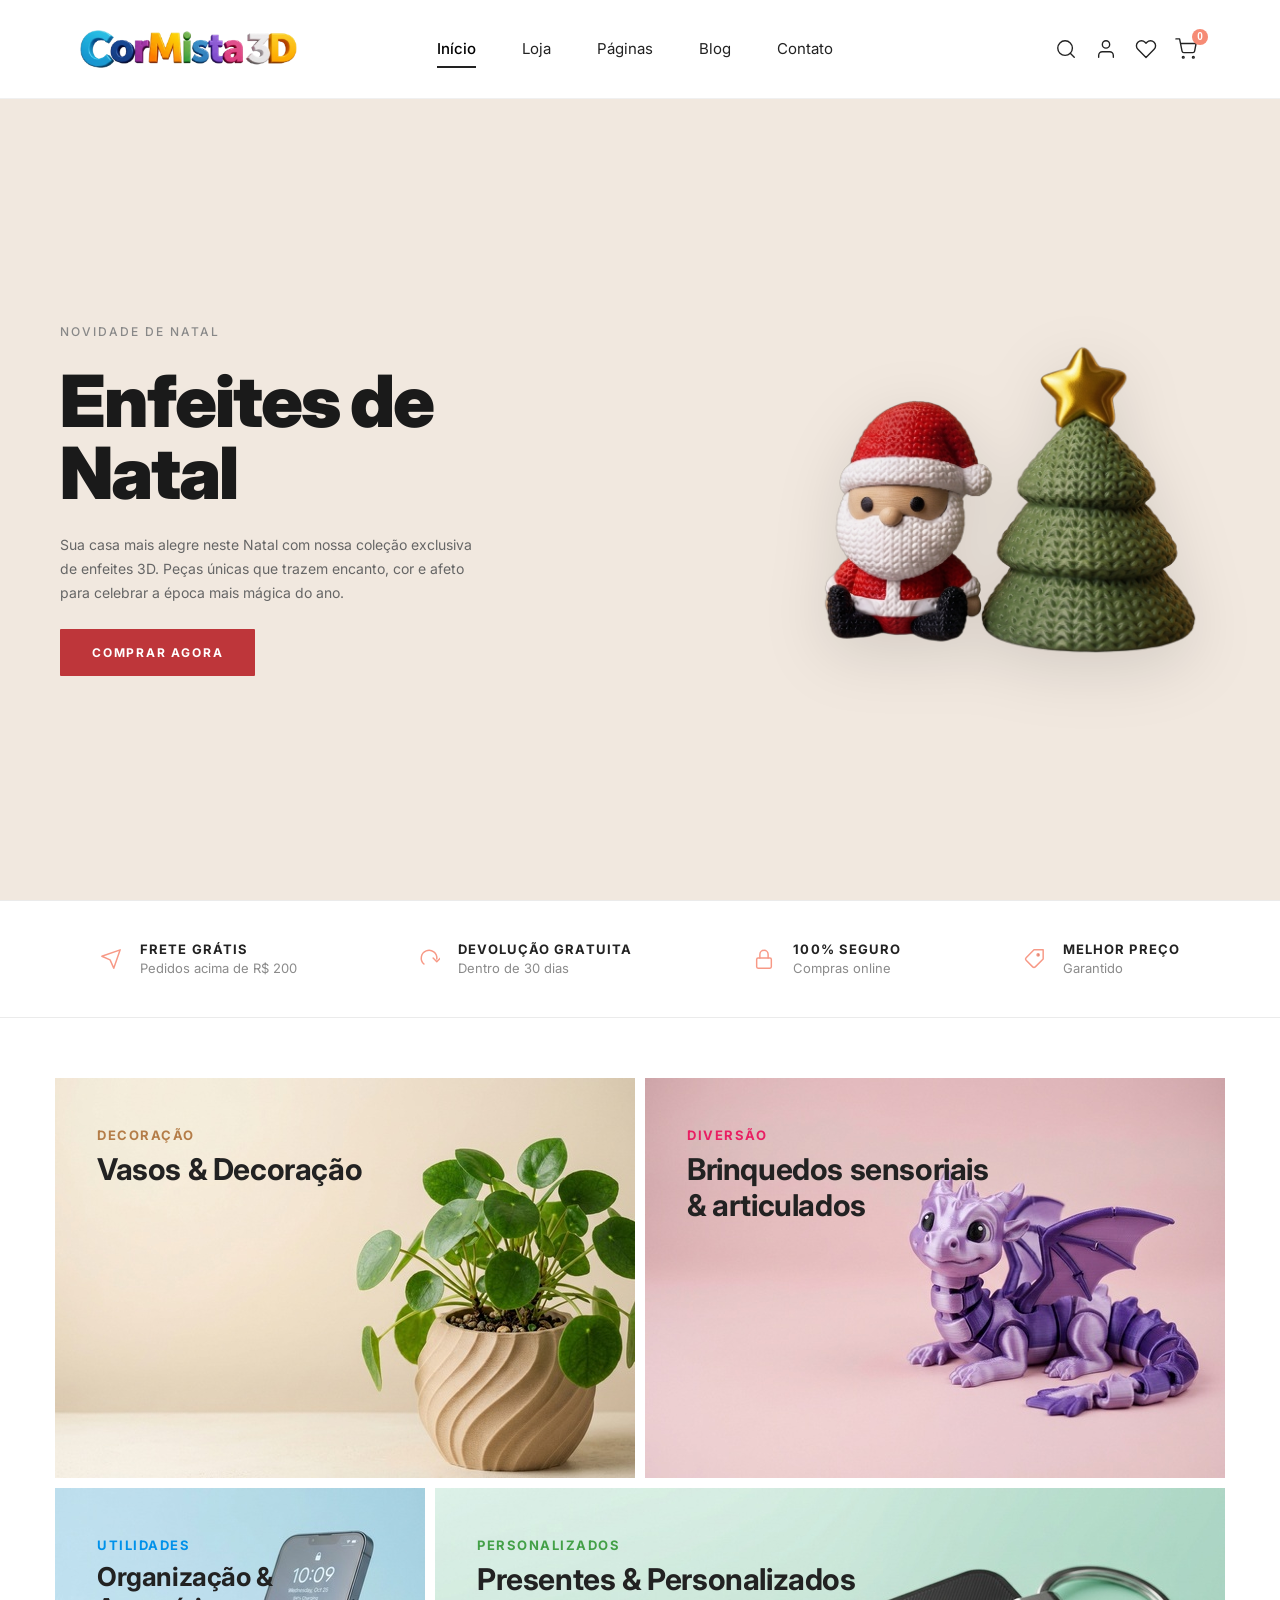
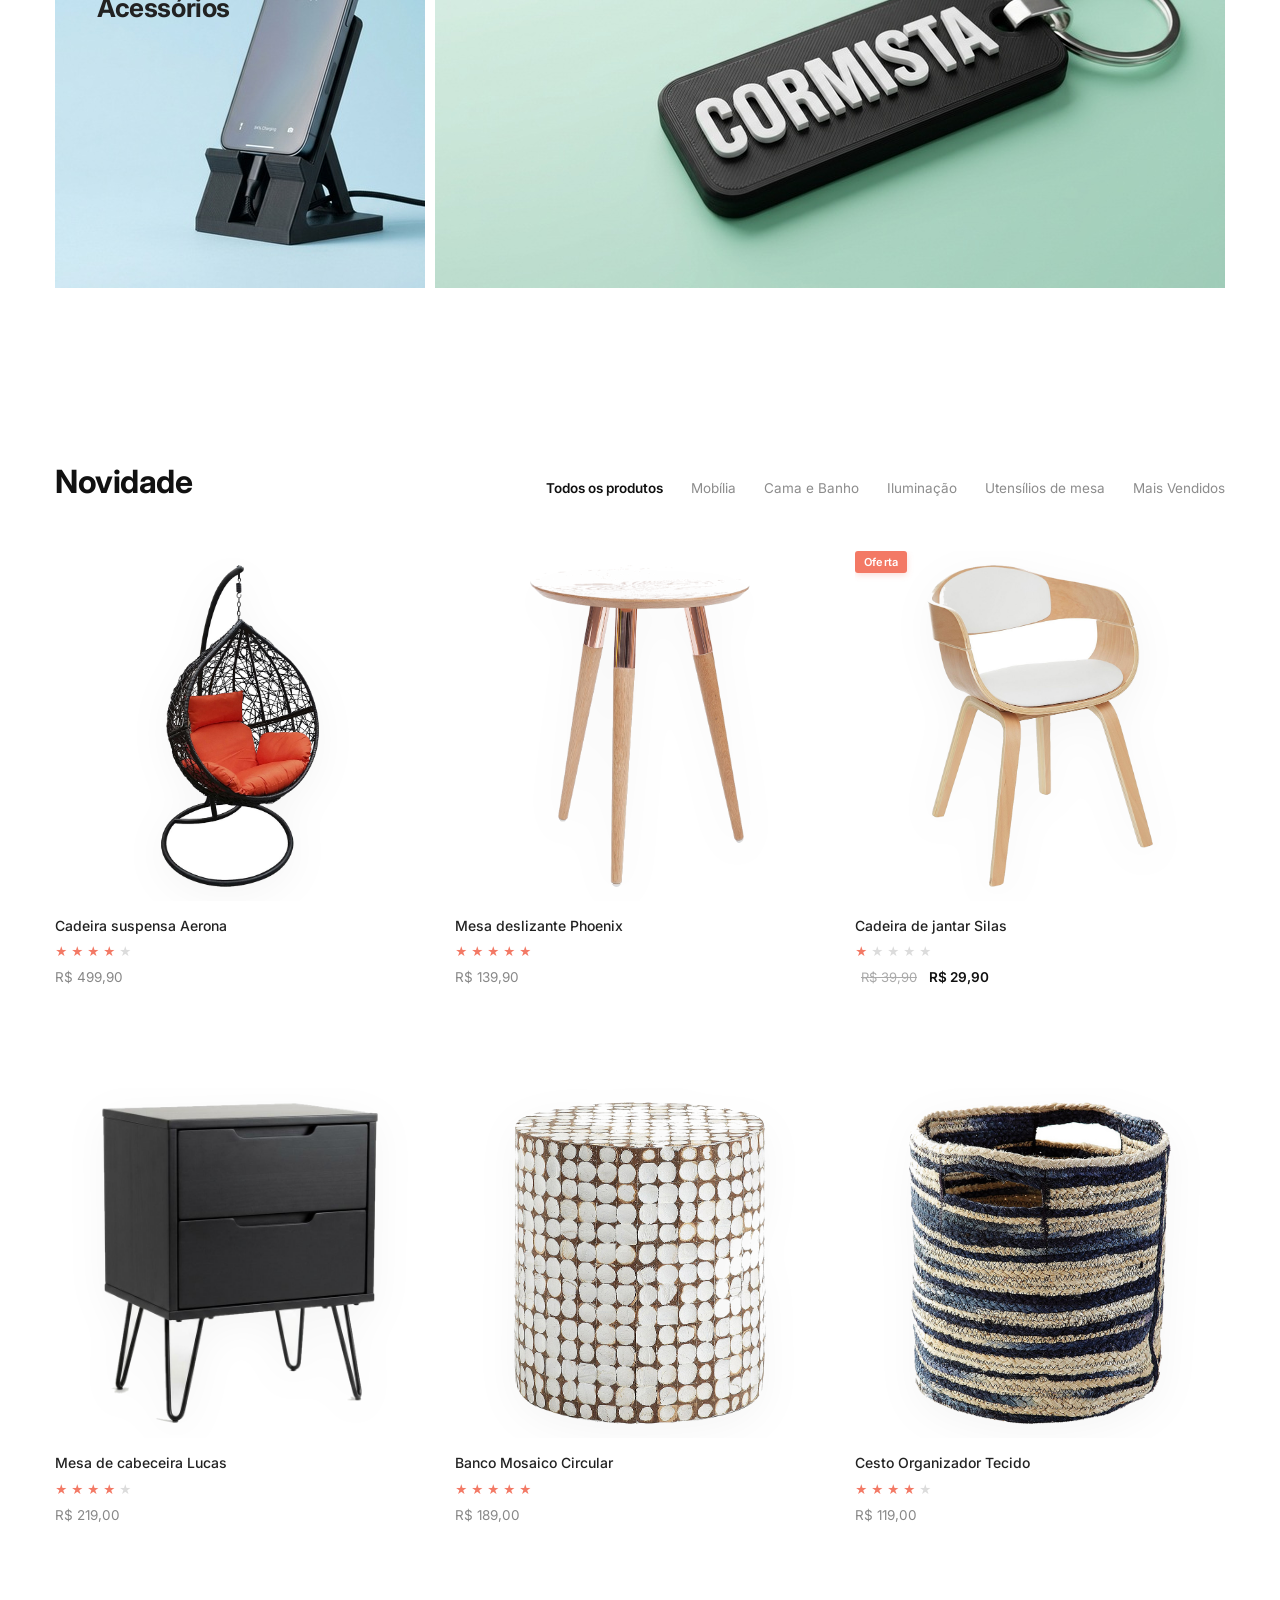
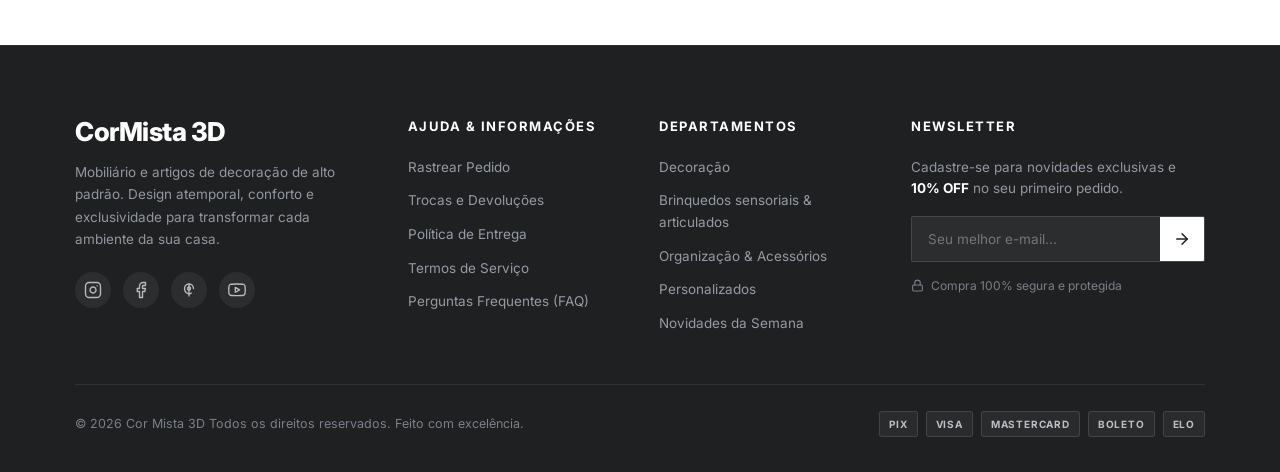
==== commit 2c21823b: "refactor: update category name from Brinquedos & Miniaturas to Brinquedos sensoriais & articulados" ====
--- a/index.html
+++ b/index.html
@@ -12,7 +12,7 @@
   <link rel="preconnect" href="https://fonts.googleapis.com" />
   <link rel="preconnect" href="https://fonts.gstatic.com" crossorigin />
   <link href="https://fonts.googleapis.com/css2?family=Inter:wght@300;400;500;600;700;800;900&display=swap" rel="stylesheet" />
-  <link rel="stylesheet" href="style.css?v=14" />
+  <link rel="stylesheet" href="style.css?v=15" />
 </head>
 <body>
 
@@ -30,13 +30,13 @@
         <a href="#hero" class="nav-link nav-link--active">Início</a>
       </div>
       <div class="nav-item has-dropdown">
-        <a href="#products" class="nav-link">Loja</a>
+        <a href="shop.html" class="nav-link">Loja</a>
         <ul class="dropdown-menu">
-          <li><a href="#products" class="dropdown-link" data-filter="all">Todos os Produtos</a></li>
-          <li><a href="#products" class="dropdown-link" data-filter="furniture">Móveis</a></li>
-          <li><a href="#products" class="dropdown-link" data-filter="bed">Cama &amp; Banho</a></li>
-          <li><a href="#products" class="dropdown-link" data-filter="lighting">Iluminação</a></li>
-          <li><a href="#products" class="dropdown-link" data-filter="tableware">Mesa &amp; Utensílios</a></li>
+          <li><a href="shop.html" class="dropdown-link">Todos os Produtos</a></li>
+          <li><a href="shop.html?category=furniture" class="dropdown-link">Móveis</a></li>
+          <li><a href="shop.html?category=decor" class="dropdown-link">Decoração</a></li>
+          <li><a href="shop.html?category=tableware" class="dropdown-link">Organização &amp; Acessórios</a></li>
+          <li><a href="shop.html?category=lighting" class="dropdown-link">Utilidades</a></li>
         </ul>
       </div>
       <div class="nav-item has-dropdown">
@@ -216,7 +216,7 @@
 
     <section class="categories" id="categories" aria-label="Compre por categoria">
 
-      <!-- Linha 1: Decoração (580x400) e Brinquedos & Miniaturas (580x400) -->
+      <!-- Linha 1: Decoração (580x400) e Brinquedos sensoriais & articulados (580x400) -->
       <div class="categories__row">
         <!-- 1. DECORAÇÃO (580x400) - Linha 1 Esquerda -->
         <div class="category category--living" id="cat-decoracao">
@@ -227,12 +227,12 @@
           </div>
         </div>
 
-        <!-- 2. BRINQUEDOS & MINIATURAS (580x400) - Linha 1 Direita -->
+        <!-- 2. BRINQUEDOS SENSORIAIS & ARTICULADOS (580x400) - Linha 1 Direita -->
         <div class="category category--decor" id="cat-brinquedos">
-          <img src="category_brinquedos.jpg?v=10" alt="Diversão - Brinquedos &amp; Miniaturas" class="category__img" loading="lazy" />
+          <img src="category_brinquedos.jpg?v=10" alt="Diversão - Brinquedos sensoriais &amp; articulados" class="category__img" loading="lazy" />
           <div class="category__content">
             <span class="category__label" style="color: #e91e63;">DIVERSÃO</span>
-            <h2 class="category__title">Brinquedos &amp; Miniaturas</h2>
+            <h2 class="category__title">Brinquedos sensoriais<br>&amp; articulados</h2>
           </div>
         </div>
       </div>
@@ -457,7 +457,7 @@
           <h4 class="footer__title">Departamentos</h4>
           <ul class="footer__links">
             <li><a href="#cat-decoracao" class="footer__link">Decoração</a></li>
-            <li><a href="#cat-brinquedos" class="footer__link">Brinquedos &amp; Miniaturas</a></li>
+            <li><a href="#cat-brinquedos" class="footer__link">Brinquedos sensoriais &amp; articulados</a></li>
             <li><a href="#cat-organizacao" class="footer__link">Organização &amp; Acessórios</a></li>
             <li><a href="#cat-personalizados" class="footer__link">Personalizados</a></li>
             <li><a href="#products" class="footer__link">Novidades da Semana</a></li>
--- a/style.css
+++ b/style.css
@@ -2541,3 +2541,860 @@
   opacity: 1;
 }
 
+/* =========================================
+   PÁGINA LOJA (SHOP - SUPRO 2 LAYOUT)
+   ========================================= */
+.shop-page {
+  background-color: #ffffff;
+}
+
+.shop-main-container {
+  max-width: 1320px;
+  margin: 0 auto;
+  padding: 35px 24px 80px;
+}
+
+/* Page Header & Breadcrumbs */
+.page-header-catalog {
+  margin-bottom: 35px;
+  border-bottom: 1px solid #f0f0f0;
+  padding-bottom: 25px;
+}
+
+.page-header-wrapper {
+  display: flex;
+  justify-content: space-between;
+  align-items: flex-end;
+  gap: 20px;
+  flex-wrap: wrap;
+}
+
+.page-header-title h1 {
+  font-size: 42px;
+  font-weight: 700;
+  color: #111111;
+  letter-spacing: -0.6px;
+  margin: 0 0 6px 0;
+  line-height: 1.15;
+}
+
+.breadcrumbs {
+  display: flex;
+  align-items: center;
+  gap: 10px;
+  font-size: 13px;
+  color: #888888;
+}
+
+.breadcrumbs a {
+  color: #888888;
+  text-decoration: none;
+  transition: color 0.2s;
+}
+
+.breadcrumbs a:hover {
+  color: #111111;
+}
+
+.breadcrumbs .circle {
+  width: 4px;
+  height: 4px;
+  border-radius: 50%;
+  background: #cccccc;
+  display: inline-block;
+}
+
+.breadcrumbs .current {
+  color: #111111;
+  font-weight: 500;
+}
+
+/* Shop Toolbar */
+.shop-toolbar {
+  display: flex;
+  align-items: center;
+  justify-content: flex-end;
+  gap: 24px;
+}
+
+.shop-toolbar .product-found {
+  font-size: 14px;
+  color: #888888;
+  white-space: nowrap;
+}
+
+.shop-toolbar .product-found span {
+  font-weight: 700;
+  color: #111111;
+}
+
+/* Ordering Dropdown */
+.supro-sort-dropdown {
+  position: relative;
+}
+
+.sort-dropdown-btn {
+  display: inline-flex;
+  align-items: center;
+  gap: 8px;
+  background: #ffffff;
+  border: 1px solid #e2e2e2;
+  border-radius: 4px;
+  padding: 8px 14px;
+  font-size: 13.5px;
+  color: #333333;
+  cursor: pointer;
+  transition: border-color 0.2s, box-shadow 0.2s;
+}
+
+.sort-dropdown-btn:hover {
+  border-color: #111111;
+}
+
+.sort-dropdown-btn strong {
+  color: #111111;
+  font-weight: 600;
+}
+
+.sort-dropdown-menu {
+  position: absolute;
+  right: 0;
+  top: calc(100% + 6px);
+  background: #ffffff;
+  min-width: 210px;
+  box-shadow: 0 8px 24px rgba(0, 0, 0, 0.1);
+  border-radius: 4px;
+  border: 1px solid #f0f0f0;
+  list-style: none;
+  padding: 6px 0;
+  margin: 0;
+  z-index: 100;
+  display: none;
+}
+
+.sort-dropdown-menu.open {
+  display: block;
+  animation: fadeInDown 0.18s ease forwards;
+}
+
+@keyframes fadeInDown {
+  from { opacity: 0; transform: translateY(-6px); }
+  to { opacity: 1; transform: translateY(0); }
+}
+
+.sort-dropdown-menu li a {
+  display: block;
+  padding: 8px 16px;
+  font-size: 13px;
+  color: #555555;
+  text-decoration: none;
+  transition: background 0.15s, color 0.15s;
+}
+
+.sort-dropdown-menu li a:hover,
+.sort-dropdown-menu li a.active {
+  background: #f7f7f7;
+  color: #111111;
+  font-weight: 600;
+}
+
+/* Shop View Switcher */
+.shop-view {
+  display: flex;
+  align-items: center;
+  gap: 6px;
+}
+
+.view-btn {
+  width: 36px;
+  height: 36px;
+  display: flex;
+  align-items: center;
+  justify-content: center;
+  border: 1px solid #e2e2e2;
+  border-radius: 4px;
+  background: #ffffff;
+  color: #999999;
+  cursor: pointer;
+  transition: all 0.2s;
+}
+
+.view-btn:hover {
+  color: #111111;
+  border-color: #111111;
+}
+
+.view-btn.current {
+  background: #111111;
+  color: #ffffff;
+  border-color: #111111;
+}
+
+/* Quick Category Tabs */
+.shop-category-tabs {
+  display: flex;
+  align-items: center;
+  gap: 8px;
+  flex-wrap: wrap;
+  margin-bottom: 30px;
+}
+
+.shop-cat-btn {
+  background: #f5f5f5;
+  color: #666666;
+  border: 1px solid transparent;
+  border-radius: 20px;
+  padding: 7px 18px;
+  font-size: 13px;
+  font-weight: 500;
+  cursor: pointer;
+  transition: all 0.2s;
+}
+
+.shop-cat-btn:hover {
+  background: #e8e8e8;
+  color: #111111;
+}
+
+.shop-cat-btn.active {
+  background: #111111;
+  color: #ffffff;
+  border-color: #111111;
+}
+
+/* Products Grid (columns-4) */
+.supro-products-container {
+  position: relative;
+  min-height: 400px;
+}
+
+.products-grid {
+  display: grid;
+  grid-template-columns: repeat(4, 1fr);
+  gap: 30px 24px;
+  list-style: none;
+  padding: 0;
+  margin: 0;
+}
+
+/* Product Card */
+.supro-product-card {
+  position: relative;
+  background: #ffffff;
+  display: flex;
+  flex-direction: column;
+}
+
+.supro-product-card .un-product-thumbnail {
+  position: relative;
+  border-radius: 4px;
+  overflow: hidden;
+  background: #f7f7f7;
+  aspect-ratio: 1 / 1;
+  display: flex;
+  align-items: center;
+  justify-content: center;
+}
+
+.supro-product-card .un-product-thumbnail > a {
+  display: block;
+  width: 100%;
+  height: 100%;
+}
+
+.supro-product-card .un-product-thumbnail img {
+  width: 100%;
+  height: 100%;
+  object-fit: cover;
+  display: block;
+  transition: transform 0.4s ease;
+}
+
+.supro-product-card:hover .un-product-thumbnail img {
+  transform: scale(1.05);
+}
+
+/* Ribbons / Badges */
+.supro-product-card .ribbons {
+  position: absolute;
+  top: 12px;
+  left: 12px;
+  z-index: 5;
+  display: flex;
+  flex-direction: column;
+  gap: 4px;
+}
+
+.supro-product-card .ribbon {
+  font-size: 10.5px;
+  font-weight: 700;
+  letter-spacing: 0.5px;
+  text-transform: uppercase;
+  padding: 3px 8px;
+  border-radius: 2px;
+  color: #ffffff;
+  display: inline-block;
+  line-height: 1.2;
+}
+
+.supro-product-card .ribbon.onsale {
+  background-color: #f68872;
+}
+
+.supro-product-card .ribbon.featured,
+.supro-product-card .ribbon.hot {
+  background-color: #86c178;
+}
+
+/* Actions Buttons on Thumbnail */
+.supro-product-card .actions-button {
+  position: absolute;
+  top: 12px;
+  right: 12px;
+  z-index: 5;
+  display: flex;
+  flex-direction: column;
+  gap: 8px;
+  opacity: 0;
+  transform: translateX(10px);
+  transition: all 0.25s ease;
+}
+
+.supro-product-card:hover .actions-button {
+  opacity: 1;
+  transform: translateX(0);
+}
+
+.supro-product-card .action-icon-btn {
+  width: 34px;
+  height: 34px;
+  border-radius: 50%;
+  background: #ffffff;
+  color: #444444;
+  border: none;
+  display: flex;
+  align-items: center;
+  justify-content: center;
+  box-shadow: 0 4px 10px rgba(0, 0, 0, 0.1);
+  cursor: pointer;
+  transition: background 0.2s, color 0.2s, transform 0.2s;
+}
+
+.supro-product-card .action-icon-btn:hover {
+  background: #111111;
+  color: #ffffff;
+  transform: scale(1.08);
+}
+
+.supro-product-card .action-icon-btn.active {
+  color: #e53935;
+}
+
+/* Overlay Add To Cart Button (Desktop Grid) */
+.supro-product-card .product-add-overlay {
+  position: absolute;
+  bottom: 0;
+  left: 0;
+  right: 0;
+  background: rgba(17, 17, 17, 0.94);
+  color: #ffffff;
+  padding: 12px 16px;
+  font-size: 11.5px;
+  font-weight: 700;
+  letter-spacing: 0.8px;
+  text-transform: uppercase;
+  text-align: center;
+  border: none;
+  cursor: pointer;
+  opacity: 0;
+  transform: translateY(100%);
+  transition: all 0.25s ease;
+  z-index: 6;
+}
+
+.supro-product-card:hover .product-add-overlay {
+  opacity: 1;
+  transform: translateY(0);
+}
+
+.supro-product-card .product-add-overlay:hover {
+  background: #000000;
+}
+
+/* Product Details */
+.supro-product-card .un-product-details {
+  padding: 14px 2px 6px;
+}
+
+.supro-product-card .product-category-tag {
+  font-size: 11px;
+  text-transform: uppercase;
+  letter-spacing: 0.6px;
+  color: #999999;
+  margin-bottom: 4px;
+}
+
+.supro-product-card .product-card-title {
+  font-size: 14.5px;
+  font-weight: 500;
+  margin: 0 0 6px;
+  line-height: 1.35;
+}
+
+.supro-product-card .product-card-title a {
+  color: #222222;
+  text-decoration: none;
+  transition: color 0.2s;
+}
+
+.supro-product-card .product-card-title a:hover {
+  color: #777777;
+}
+
+.supro-product-card .star-rating {
+  display: flex;
+  align-items: center;
+  gap: 2px;
+  margin-bottom: 6px;
+}
+
+.supro-product-card .star-rating svg {
+  width: 12px;
+  height: 12px;
+}
+
+.supro-product-card .price {
+  font-size: 14.5px;
+  font-weight: 600;
+  color: #111111;
+}
+
+.supro-product-card .price del {
+  color: #aaaaaa;
+  font-weight: 400;
+  margin-right: 6px;
+  font-size: 13px;
+}
+
+.supro-product-card .price ins {
+  color: #e53935;
+  text-decoration: none;
+}
+
+.supro-product-card .product-list-desc {
+  display: none;
+}
+
+.supro-product-card .product-list-actions {
+  display: none;
+}
+
+/* =========================================
+   LIST VIEW MODE (shop-view-list)
+   ========================================= */
+.products-grid.shop-view-list {
+  display: flex;
+  flex-direction: column;
+  gap: 30px;
+}
+
+.products-grid.shop-view-list .supro-product-card {
+  flex-direction: row;
+  align-items: center;
+  gap: 32px;
+  border-bottom: 1px solid #f0f0f0;
+  padding-bottom: 28px;
+}
+
+.products-grid.shop-view-list .un-product-thumbnail {
+  width: 280px;
+  min-width: 280px;
+  height: 280px;
+  aspect-ratio: unset;
+}
+
+.products-grid.shop-view-list .un-product-details {
+  flex: 1;
+  padding: 0;
+}
+
+.products-grid.shop-view-list .product-card-title {
+  font-size: 20px;
+  margin-bottom: 8px;
+}
+
+.products-grid.shop-view-list .price {
+  font-size: 18px;
+  margin-bottom: 14px;
+}
+
+.products-grid.shop-view-list .product-list-desc {
+  display: block;
+  font-size: 13.5px;
+  color: #666666;
+  line-height: 1.6;
+  margin: 0 0 20px;
+  max-width: 680px;
+}
+
+.products-grid.shop-view-list .product-list-actions {
+  display: flex;
+  align-items: center;
+  gap: 12px;
+}
+
+.products-grid.shop-view-list .list-add-btn {
+  background: #111111;
+  color: #ffffff;
+  border: none;
+  border-radius: 4px;
+  padding: 11px 24px;
+  font-size: 12.5px;
+  font-weight: 700;
+  text-transform: uppercase;
+  letter-spacing: 0.6px;
+  cursor: pointer;
+  transition: background 0.2s;
+}
+
+.products-grid.shop-view-list .list-add-btn:hover {
+  background: #333333;
+}
+
+.products-grid.shop-view-list .list-icon-btn {
+  width: 42px;
+  height: 42px;
+  border-radius: 4px;
+  border: 1px solid #e2e2e2;
+  background: #ffffff;
+  color: #555555;
+  display: flex;
+  align-items: center;
+  justify-content: center;
+  cursor: pointer;
+  transition: all 0.2s;
+}
+
+.products-grid.shop-view-list .list-icon-btn:hover {
+  border-color: #111111;
+  color: #111111;
+}
+
+.products-grid.shop-view-list .product-add-overlay {
+  display: none !important;
+}
+
+/* =========================================
+   PAGINAÇÃO & DISCOVER MORE
+   ========================================= */
+.supro-pagination {
+  display: flex;
+  flex-direction: column;
+  align-items: center;
+  justify-content: center;
+  margin-top: 55px;
+  gap: 20px;
+}
+
+.btn-discover-more {
+  display: inline-flex;
+  align-items: center;
+  gap: 10px;
+  background: transparent;
+  border: 2px solid #111111;
+  color: #111111;
+  border-radius: 30px;
+  padding: 13px 36px;
+  font-size: 12.5px;
+  font-weight: 700;
+  letter-spacing: 1.2px;
+  text-transform: uppercase;
+  cursor: pointer;
+  transition: all 0.25s ease;
+}
+
+.btn-discover-more:hover {
+  background: #111111;
+  color: #ffffff;
+}
+
+.btn-discover-more.loading {
+  opacity: 0.7;
+  pointer-events: none;
+}
+
+.btn-discover-more .spinner-icon {
+  width: 14px;
+  height: 14px;
+  border: 2px solid currentColor;
+  border-top-color: transparent;
+  border-radius: 50%;
+  display: none;
+  animation: suproSpin 0.7s linear infinite;
+}
+
+.btn-discover-more.loading .spinner-icon {
+  display: inline-block;
+}
+
+@keyframes suproSpin {
+  to { transform: rotate(360deg); }
+}
+
+.page-numbers-list {
+  display: flex;
+  align-items: center;
+  gap: 8px;
+  list-style: none;
+  padding: 0;
+  margin: 0;
+}
+
+.page-numbers-list .page-num {
+  width: 36px;
+  height: 36px;
+  display: flex;
+  align-items: center;
+  justify-content: center;
+  border-radius: 4px;
+  font-size: 14px;
+  font-weight: 500;
+  color: #666666;
+  text-decoration: none;
+  border: 1px solid transparent;
+  cursor: pointer;
+  transition: all 0.18s;
+}
+
+.page-numbers-list .page-num:hover {
+  color: #111111;
+  border-color: #dddddd;
+}
+
+.page-numbers-list .page-num.active {
+  background: #111111;
+  color: #ffffff;
+  border-color: #111111;
+}
+
+/* =========================================
+   QUICK VIEW MODAL
+   ========================================= */
+.quick-view-modal {
+  position: fixed;
+  inset: 0;
+  z-index: 9999;
+  display: flex;
+  align-items: center;
+  justify-content: center;
+  opacity: 0;
+  visibility: hidden;
+  transition: opacity 0.3s ease, visibility 0.3s ease;
+}
+
+.quick-view-modal.active {
+  opacity: 1;
+  visibility: visible;
+}
+
+.quick-view-overlay {
+  position: absolute;
+  inset: 0;
+  background: rgba(0, 0, 0, 0.6);
+  backdrop-filter: blur(4px);
+}
+
+.quick-view-dialog {
+  position: relative;
+  background: #ffffff;
+  width: 90%;
+  max-width: 860px;
+  max-height: 90vh;
+  border-radius: 8px;
+  overflow-y: auto;
+  box-shadow: 0 20px 50px rgba(0, 0, 0, 0.25);
+  z-index: 10;
+  display: grid;
+  grid-template-columns: 1fr 1fr;
+  animation: qvScale 0.25s ease forwards;
+}
+
+@keyframes qvScale {
+  from { opacity: 0; transform: scale(0.95); }
+  to { opacity: 1; transform: scale(1); }
+}
+
+.quick-view-close {
+  position: absolute;
+  top: 14px;
+  right: 14px;
+  width: 32px;
+  height: 32px;
+  border-radius: 50%;
+  background: #f0f0f0;
+  border: none;
+  font-size: 18px;
+  cursor: pointer;
+  display: flex;
+  align-items: center;
+  justify-content: center;
+  z-index: 20;
+  transition: background 0.2s;
+}
+
+.quick-view-close:hover {
+  background: #111111;
+  color: #ffffff;
+}
+
+.quick-view-media {
+  background: #f7f7f7;
+  display: flex;
+  align-items: center;
+  justify-content: center;
+  padding: 20px;
+}
+
+.quick-view-media img {
+  width: 100%;
+  max-height: 420px;
+  object-fit: contain;
+}
+
+.quick-view-content {
+  padding: 36px 32px;
+  display: flex;
+  flex-direction: column;
+  justify-content: center;
+}
+
+.quick-view-title {
+  font-size: 22px;
+  font-weight: 600;
+  color: #111111;
+  margin: 0 0 10px;
+}
+
+.quick-view-price {
+  font-size: 20px;
+  font-weight: 700;
+  color: #111111;
+  margin: 8px 0 14px;
+}
+
+.quick-view-price del {
+  color: #aaaaaa;
+  font-size: 16px;
+  margin-right: 8px;
+  font-weight: 400;
+}
+
+.quick-view-desc {
+  font-size: 14px;
+  color: #666666;
+  line-height: 1.6;
+  margin: 0 0 24px;
+}
+
+.quick-view-actions {
+  display: flex;
+  align-items: center;
+  gap: 14px;
+}
+
+.quick-view-qty {
+  display: flex;
+  align-items: center;
+  border: 1px solid #e0e0e0;
+  border-radius: 4px;
+}
+
+.quick-view-qty button {
+  width: 36px;
+  height: 42px;
+  background: none;
+  border: none;
+  cursor: pointer;
+  font-size: 16px;
+}
+
+.quick-view-qty input {
+  width: 44px;
+  height: 42px;
+  border: none;
+  text-align: center;
+  font-size: 14px;
+  font-weight: 600;
+}
+
+.quick-view-add-btn {
+  flex: 1;
+  background: #111111;
+  color: #ffffff;
+  border: none;
+  border-radius: 4px;
+  height: 44px;
+  padding: 0 20px;
+  font-size: 12.5px;
+  font-weight: 700;
+  letter-spacing: 0.8px;
+  text-transform: uppercase;
+  cursor: pointer;
+  transition: background 0.2s;
+}
+
+.quick-view-add-btn:hover {
+  background: #333333;
+}
+
+/* Responsive adjustments for Shop */
+@media (max-width: 1024px) {
+  .products-grid {
+    grid-template-columns: repeat(3, 1fr);
+  }
+  .page-header-title h1 {
+    font-size: 34px;
+  }
+}
+
+@media (max-width: 768px) {
+  .page-header-wrapper {
+    flex-direction: column;
+    align-items: flex-start;
+  }
+  .shop-toolbar {
+    width: 100%;
+    justify-content: space-between;
+  }
+  .products-grid {
+    grid-template-columns: repeat(2, 1fr);
+    gap: 16px 12px;
+  }
+  .products-grid.shop-view-list .supro-product-card {
+    flex-direction: column;
+    align-items: flex-start;
+  }
+  .products-grid.shop-view-list .un-product-thumbnail {
+    width: 100%;
+    height: auto;
+    aspect-ratio: 1 / 1;
+  }
+  .quick-view-dialog {
+    grid-template-columns: 1fr;
+  }
+}
+
+@media (max-width: 480px) {
+  .shop-main-container {
+    padding: 20px 14px 60px;
+  }
+  .page-header-title h1 {
+    font-size: 28px;
+  }
+  .sort-dropdown-btn {
+    padding: 7px 10px;
+    font-size: 12px;
+  }
+}
+
+
